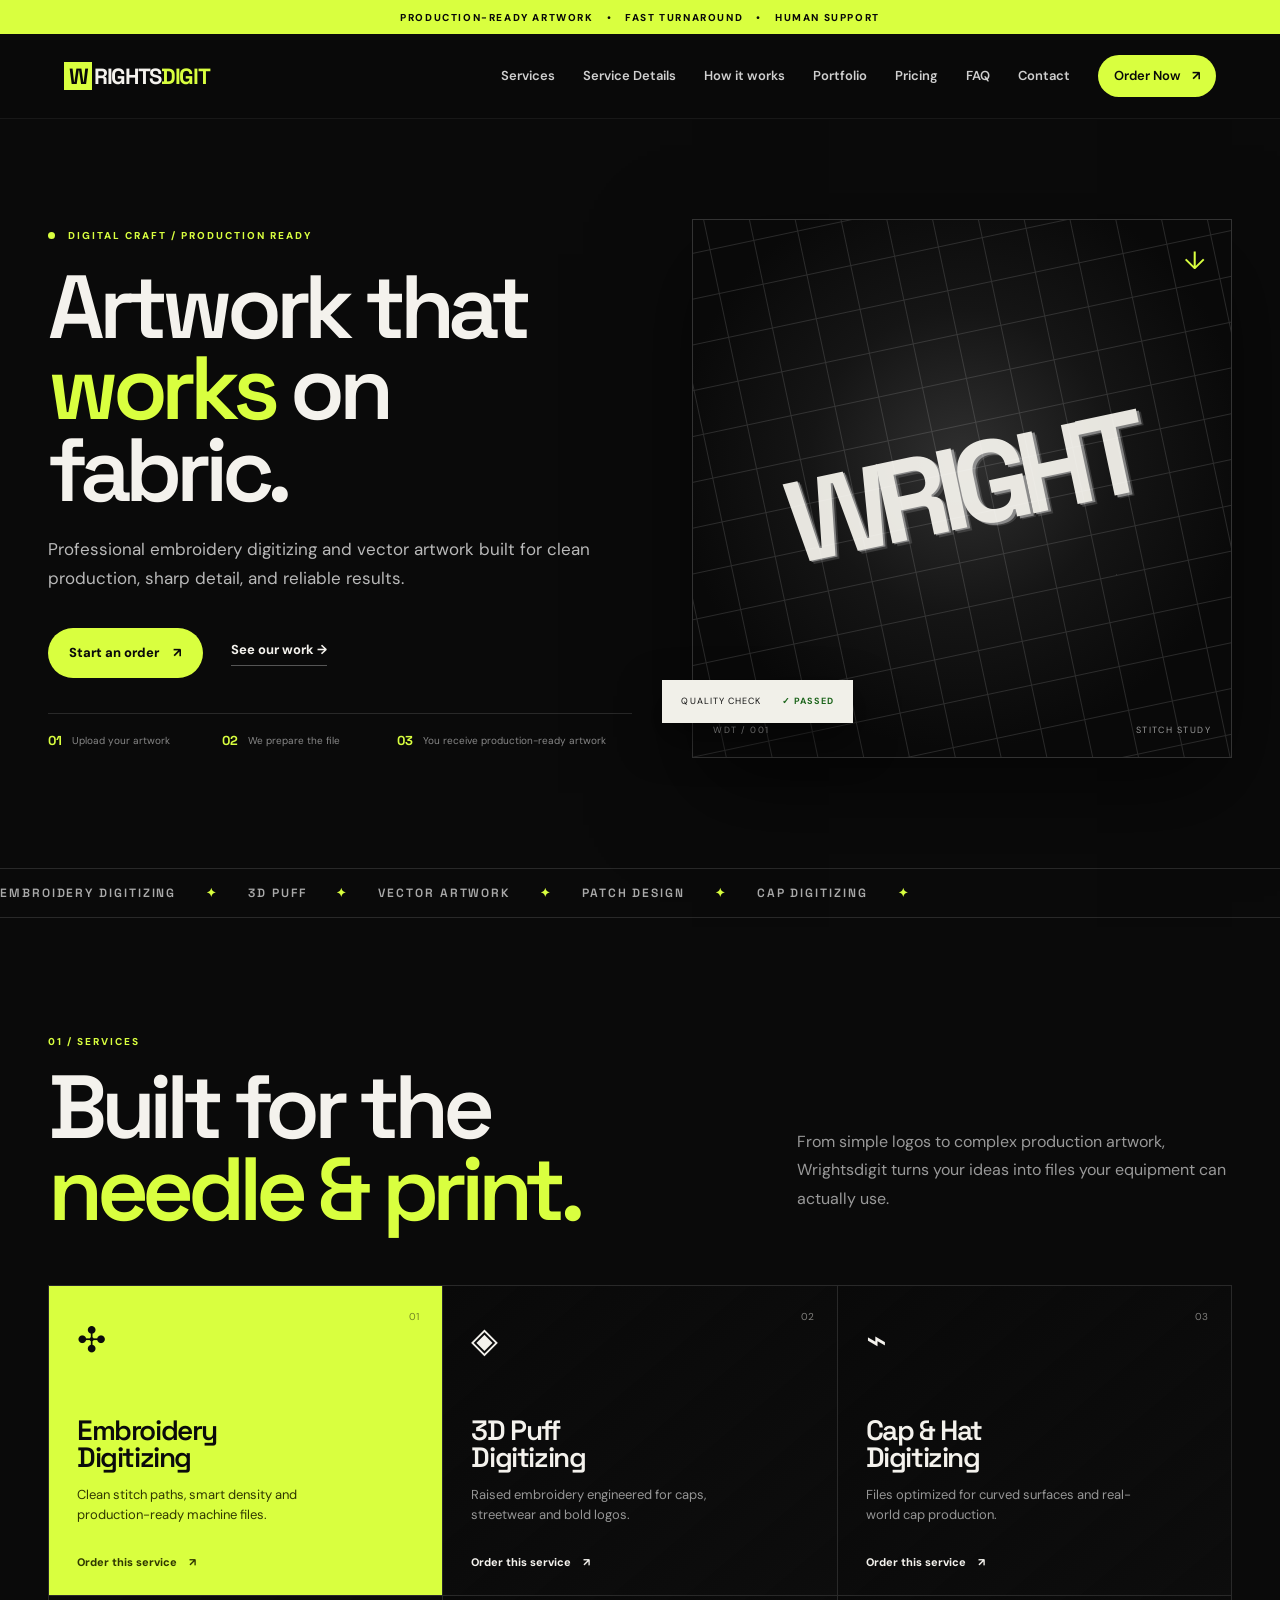
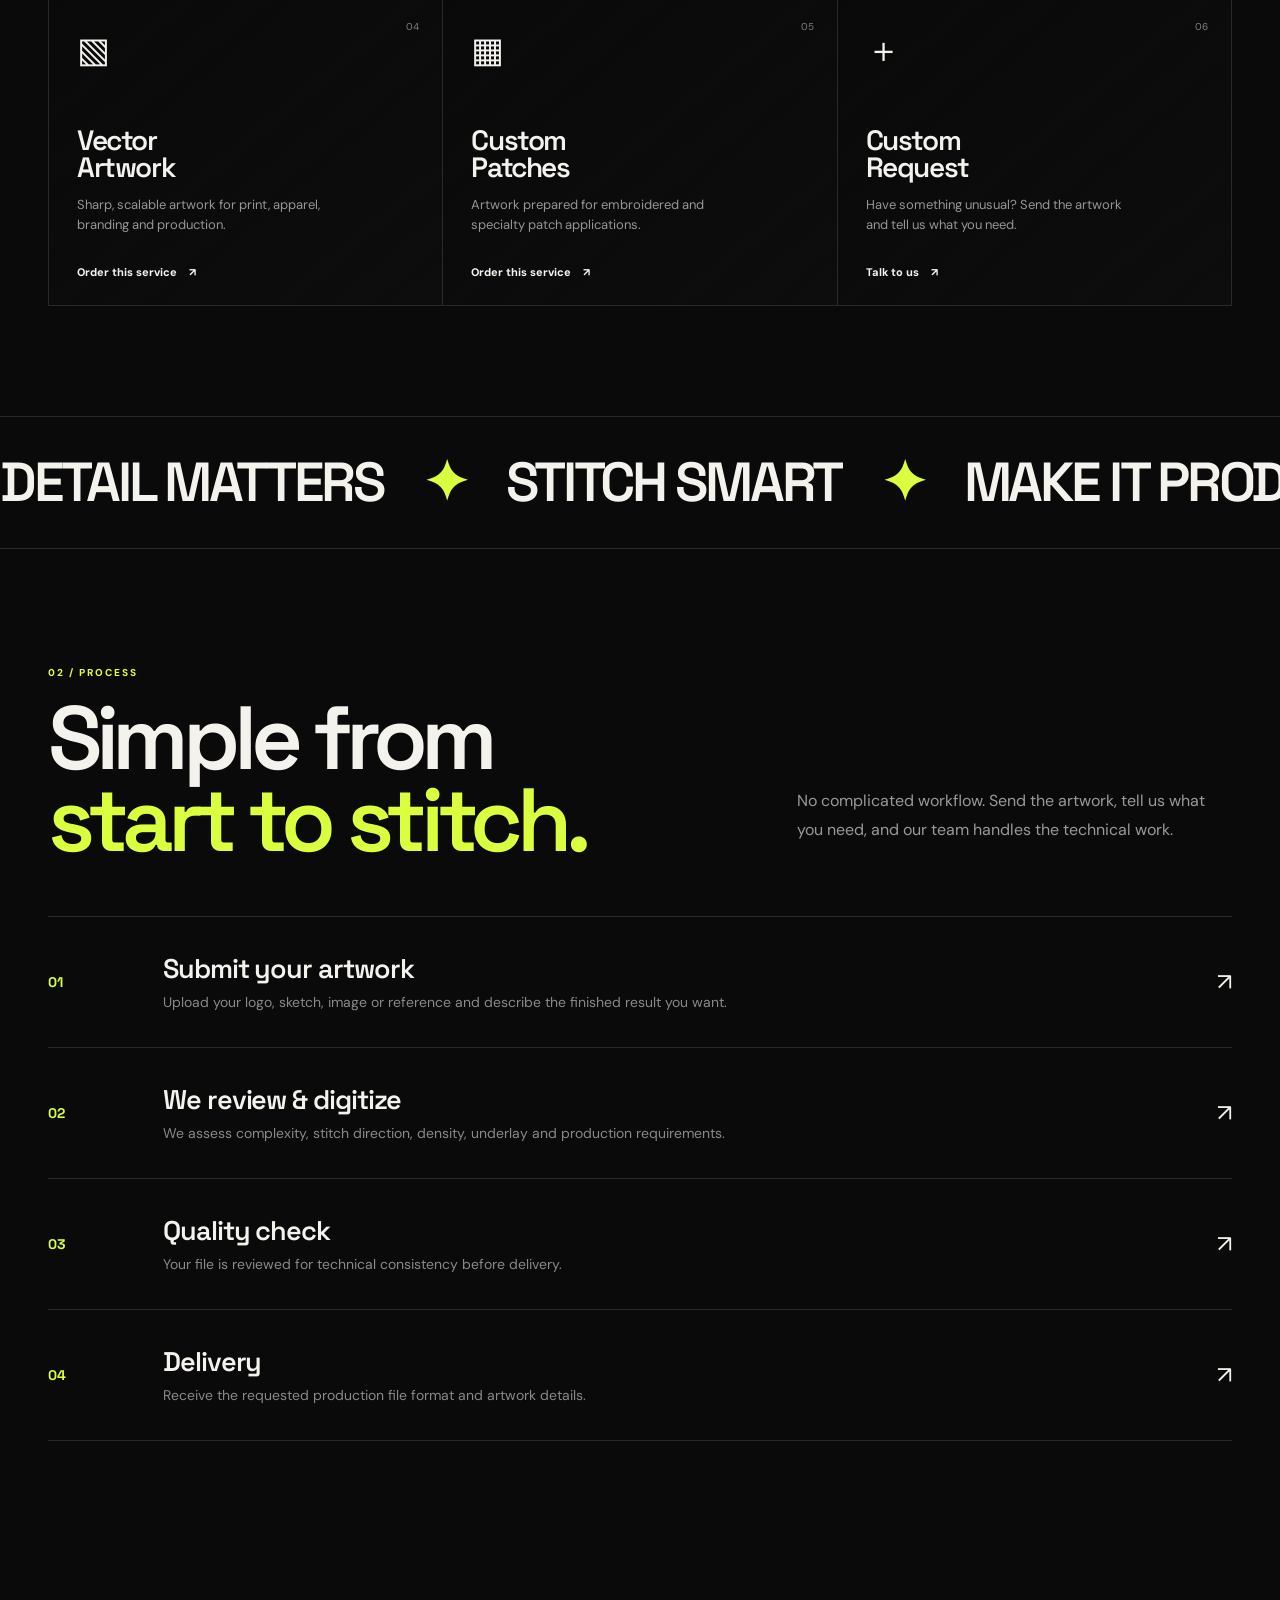
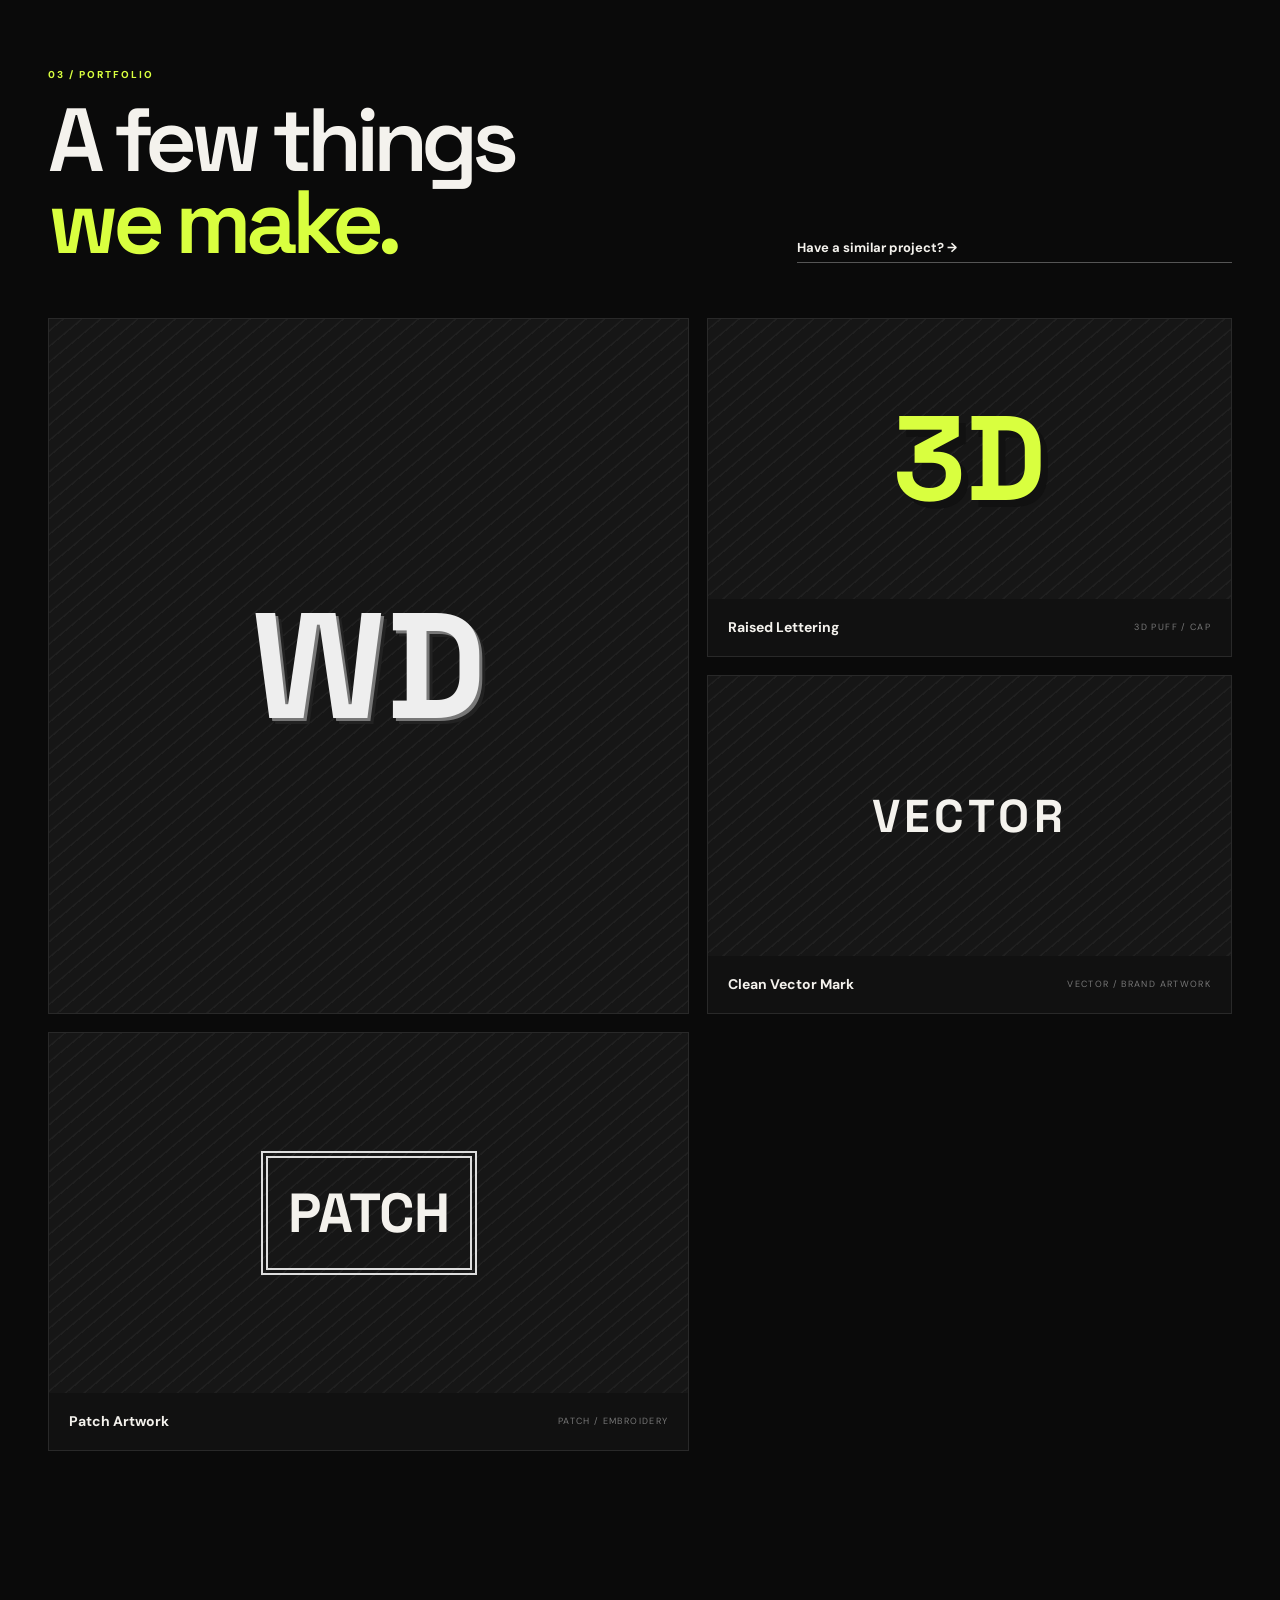
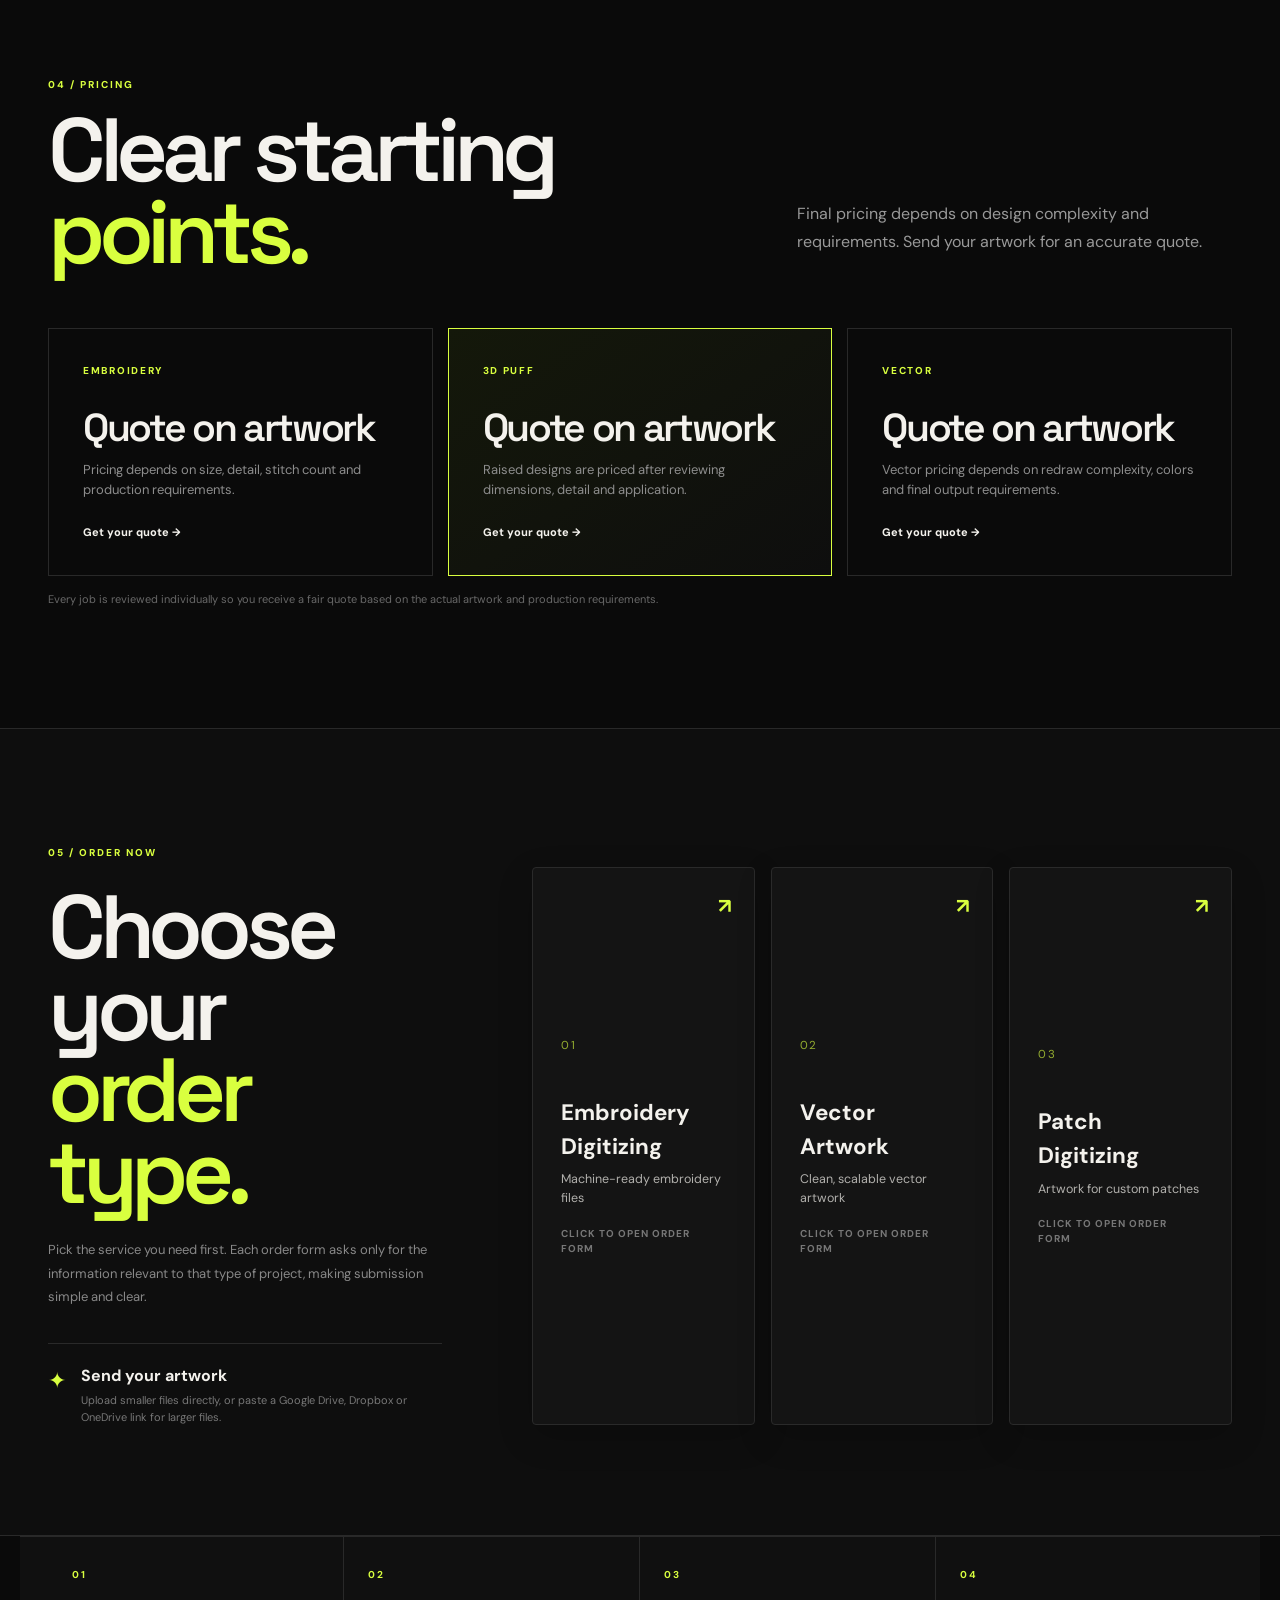
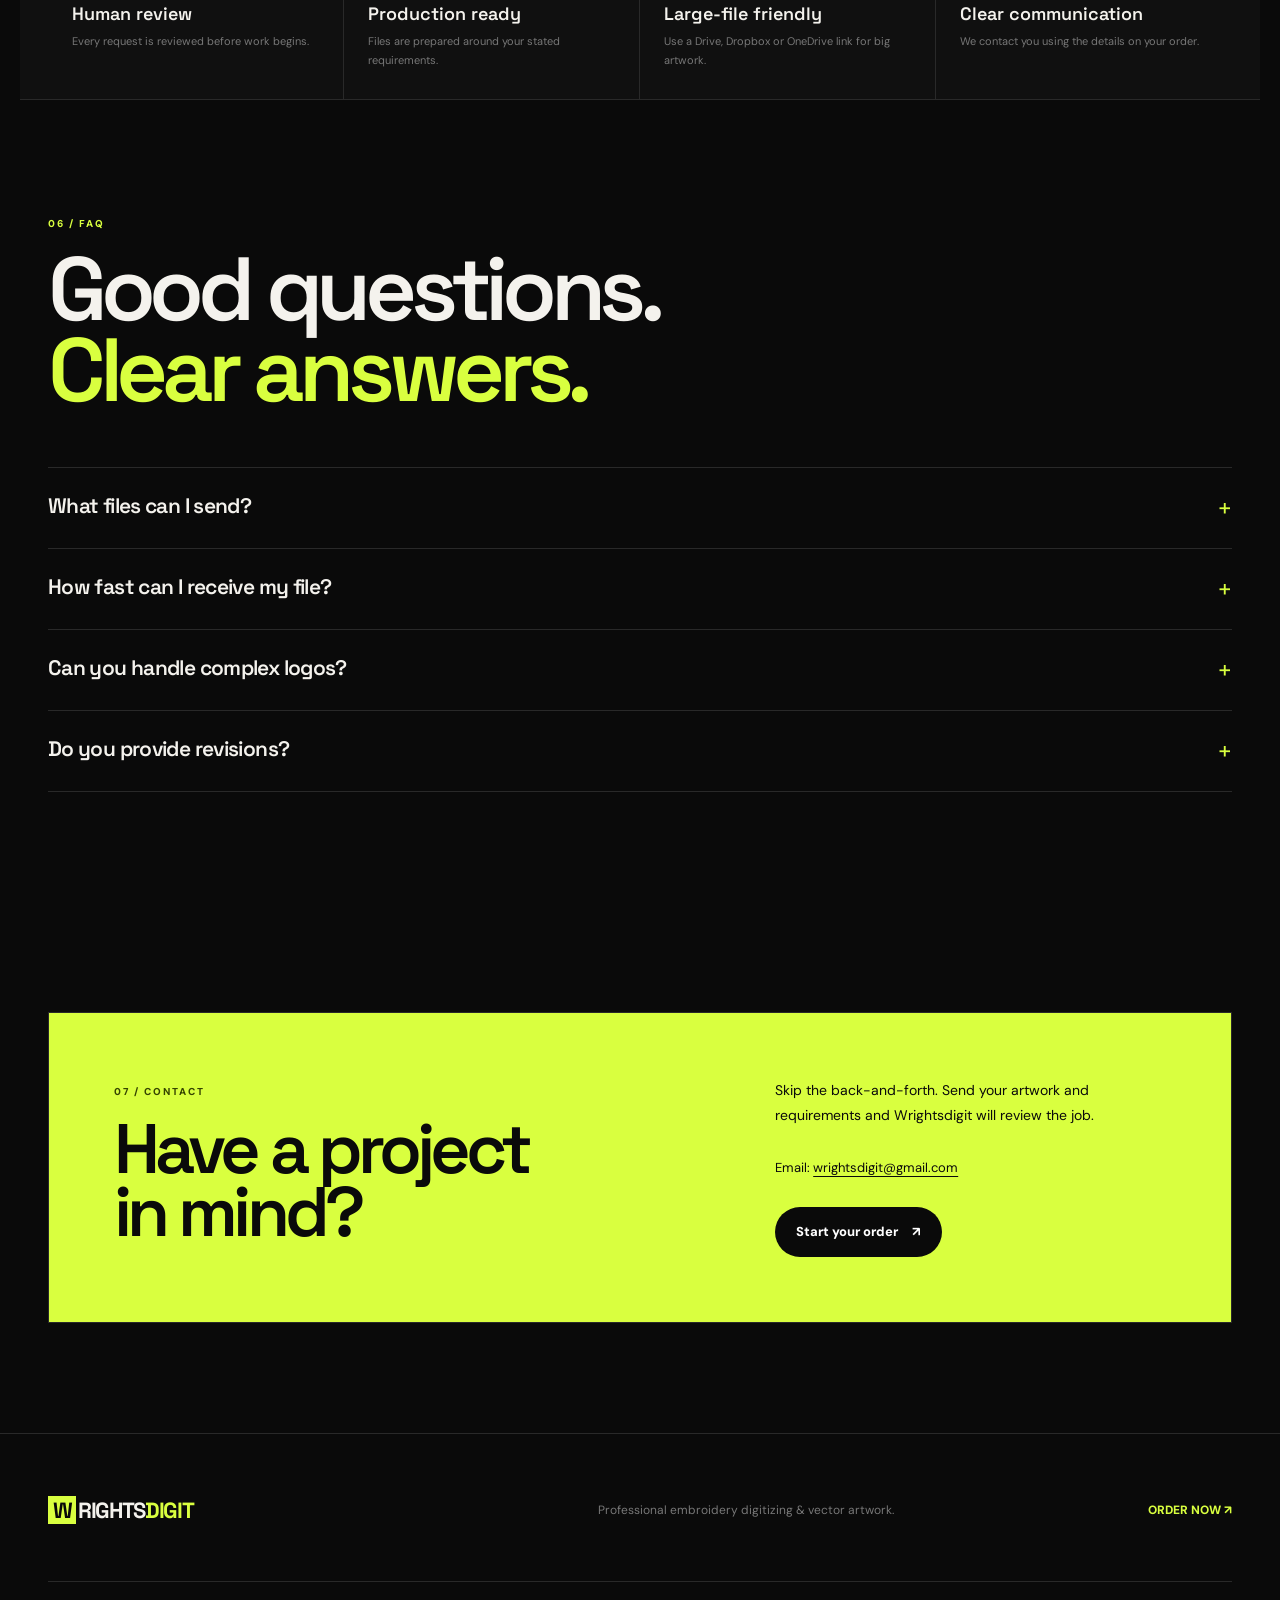
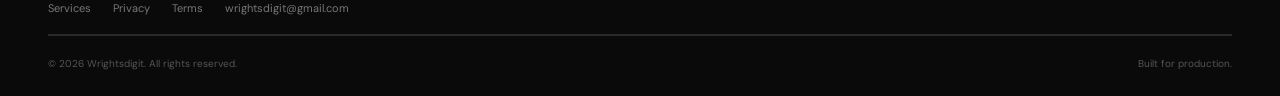
==== index.html @ 0cca4d06 "Add files via upload" ====
<!doctype html>
<html lang="en">
<head>
  <meta charset="utf-8">
  <meta name="viewport" content="width=device-width, initial-scale=1">
  <meta name="description" content="Wrightsdigit — professional embroidery digitizing, 3D puff, cap digitizing, patches and vector artwork services.">
  <title>Wrightsdigit | Embroidery Digitizing & Vector Artwork</title>
  <link rel="preconnect" href="https://fonts.googleapis.com">
  <link rel="preconnect" href="https://fonts.gstatic.com" crossorigin>
  <link href="https://fonts.googleapis.com/css2?family=DM+Sans:wght@400;500;600;700&family=Space+Grotesk:wght@500;600;700&display=swap" rel="stylesheet">
  <link rel="stylesheet" href="style.css">
  <link rel="icon" href="favicon.svg" type="image/svg+xml">
</head>
<body>
  <div class="announcement"><span>PRODUCTION-READY ARTWORK</span><span>•</span><span>FAST TURNAROUND</span><span>•</span><span>HUMAN SUPPORT</span></div>

  <header class="site-header" id="top">
    <a class="brand" href="#top" aria-label="Wrightsdigit home"><span>W</span>RIGHTS<span>DIGIT</span></a>
    <button class="menu-toggle" aria-label="Open menu" aria-expanded="false"><i></i><i></i><i></i></button>
    <nav class="nav" aria-label="Primary navigation">
      <a href="#services">Services</a>
      <a href="services.html">Service Details</a>
      <a href="#process">How it works</a>
      <a href="#portfolio">Portfolio</a>
      <a href="#pricing">Pricing</a>
      <a href="#faq">FAQ</a>
      <a href="#contact">Contact</a>
      <a class="nav-cta" href="#order">Order Now <b>↗</b></a>
    </nav>
  </header>

  <main>
    <section class="hero section-grid">
      <div class="hero-copy reveal">
        <div class="eyebrow"><span class="dot"></span> DIGITAL CRAFT / PRODUCTION READY</div>
        <h1>Artwork that<br><em>works</em> on fabric.</h1>
        <p>Professional embroidery digitizing and vector artwork built for clean production, sharp detail, and reliable results.</p>
        <div class="hero-actions">
          <a class="btn btn-primary" href="#order">Start an order <span>↗</span></a>
          <a class="text-link" href="#portfolio">See our work <span>→</span></a>
        </div>
        <div class="hero-proof"><strong>01</strong><span>Upload your artwork</span><strong>02</strong><span>We prepare the file</span><strong>03</strong><span>You receive production-ready artwork</span></div>
      </div>
      <div class="hero-art reveal">
        <div class="art-frame">
          <div class="thread-grid"></div>
          <div class="stitch-word">WRIGHT</div>
          <div class="art-label"><span>WDT / 001</span><span>STITCH STUDY</span></div>
          <div class="needle">↓</div>
        </div>
        <div class="floating-card"><span>QUALITY CHECK</span><strong>✓ PASSED</strong></div>
      </div>
    </section>

    <section class="ticker" aria-label="Services">
      <div>EMBROIDERY DIGITIZING <span>✦</span> 3D PUFF <span>✦</span> VECTOR ARTWORK <span>✦</span> PATCH DESIGN <span>✦</span> CAP DIGITIZING <span>✦</span> </div>
    </section>

    <section class="services section" id="services">
      <div class="section-head reveal"><div><span class="eyebrow">01 / SERVICES</span><h2>Built for the<br><em>needle & print.</em></h2></div><p>From simple logos to complex production artwork, Wrightsdigit turns your ideas into files your equipment can actually use.</p></div>
      <div class="service-grid">
        <article class="service-card featured reveal"><span class="service-no">01</span><div class="service-icon">✣</div><h3>Embroidery<br>Digitizing</h3><p>Clean stitch paths, smart density and production-ready machine files.</p><a href="#order" data-order-service="embroidery-order">Order this service <span>↗</span></a></article>
        <article class="service-card reveal"><span class="service-no">02</span><div class="service-icon">◈</div><h3>3D Puff<br>Digitizing</h3><p>Raised embroidery engineered for caps, streetwear and bold logos.</p><a href="#order" data-order-service="embroidery-order">Order this service <span>↗</span></a></article>
        <article class="service-card reveal"><span class="service-no">03</span><div class="service-icon">⌁</div><h3>Cap & Hat<br>Digitizing</h3><p>Files optimized for curved surfaces and real-world cap production.</p><a href="#order" data-order-service="embroidery-order">Order this service <span>↗</span></a></article>
        <article class="service-card reveal"><span class="service-no">04</span><div class="service-icon">▧</div><h3>Vector<br>Artwork</h3><p>Sharp, scalable artwork for print, apparel, branding and production.</p><a href="#order" data-order-service="vector-order">Order this service <span>↗</span></a></article>
        <article class="service-card reveal"><span class="service-no">05</span><div class="service-icon">▦</div><h3>Custom<br>Patches</h3><p>Artwork prepared for embroidered and specialty patch applications.</p><a href="#order" data-order-service="patch-order">Order this service <span>↗</span></a></article>
        <article class="service-card reveal"><span class="service-no">06</span><div class="service-icon">＋</div><h3>Custom<br>Request</h3><p>Have something unusual? Send the artwork and tell us what you need.</p><a href="#order" data-order-service="embroidery-order">Talk to us <span>↗</span></a></article>
      </div>
    </section>

    <section class="marquee-section"><div class="marquee"><span>DETAIL MATTERS</span><span>✦</span><span>STITCH SMART</span><span>✦</span><span>MAKE IT PRODUCTION READY</span><span>✦</span></div></section>

    <section class="process section" id="process">
      <div class="section-head reveal"><div><span class="eyebrow">02 / PROCESS</span><h2>Simple from<br><em>start to stitch.</em></h2></div><p>No complicated workflow. Send the artwork, tell us what you need, and our team handles the technical work.</p></div>
      <div class="process-list">
        <div class="process-row reveal"><span>01</span><div><h3>Submit your artwork</h3><p>Upload your logo, sketch, image or reference and describe the finished result you want.</p></div><b>↗</b></div>
        <div class="process-row reveal"><span>02</span><div><h3>We review & digitize</h3><p>We assess complexity, stitch direction, density, underlay and production requirements.</p></div><b>↗</b></div>
        <div class="process-row reveal"><span>03</span><div><h3>Quality check</h3><p>Your file is reviewed for technical consistency before delivery.</p></div><b>↗</b></div>
        <div class="process-row reveal"><span>04</span><div><h3>Delivery</h3><p>Receive the requested production file format and artwork details.</p></div><b>↗</b></div>
      </div>
    </section>

    <section class="portfolio section" id="portfolio">
      <div class="section-head reveal"><div><span class="eyebrow">03 / PORTFOLIO</span><h2>A few things<br><em>we make.</em></h2></div><a class="text-link" href="#order">Have a similar project? →</a></div>
      <div class="portfolio-grid">
        <article class="work work-a reveal"><div class="work-visual"><span class="sample-stitch">WD</span></div><div><strong>Monogram Study</strong><small>EMBROIDERY / LEFT CHEST</small></div></article>
        <article class="work work-b reveal"><div class="work-visual"><span class="sample-puff">3D</span></div><div><strong>Raised Lettering</strong><small>3D PUFF / CAP</small></div></article>
        <article class="work work-c reveal"><div class="work-visual"><span class="sample-vector">VECTOR</span></div><div><strong>Clean Vector Mark</strong><small>VECTOR / BRAND ARTWORK</small></div></article>
        <article class="work work-d reveal"><div class="work-visual"><span class="sample-patch">PATCH</span></div><div><strong>Patch Artwork</strong><small>PATCH / EMBROIDERY</small></div></article>
      </div>
    </section>

    <section class="pricing section" id="pricing">
      <div class="section-head reveal"><div><span class="eyebrow">04 / PRICING</span><h2>Clear starting<br><em>points.</em></h2></div><p>Final pricing depends on design complexity and requirements. Send your artwork for an accurate quote.</p></div>
      <div class="price-grid">
        <div class="price-card reveal"><span>EMBROIDERY</span><strong>Quote on artwork</strong><p>Pricing depends on size, detail, stitch count and production requirements.</p><a href="#pricing" data-quote-service="embroidery-order">Get your quote →</a></div>
        <div class="price-card featured-price reveal"><span>3D PUFF</span><strong>Quote on artwork</strong><p>Raised designs are priced after reviewing dimensions, detail and application.</p><a href="#pricing" data-quote-service="embroidery-order">Get your quote →</a></div>
        <div class="price-card reveal"><span>VECTOR</span><strong>Quote on artwork</strong><p>Vector pricing depends on redraw complexity, colors and final output requirements.</p><a href="#pricing" data-quote-service="vector-order">Get your quote →</a></div>
      </div>
      <p class="pricing-note">Every job is reviewed individually so you receive a fair quote based on the actual artwork and production requirements.</p>
    </section>

    <section class="order section" id="order">
      <div class="order-intro reveal">
        <span class="eyebrow">05 / ORDER NOW</span>
        <h2>Choose your<br><em>order type.</em></h2>
        <p>Pick the service you need first. Each order form asks only for the information relevant to that type of project, making submission simple and clear.</p>
        <div class="order-note"><span>✦</span><div><strong>Send your artwork</strong><small>Upload smaller files directly, or paste a Google Drive, Dropbox or OneDrive link for larger files.</small></div></div>
      </div>

      <div class="order-types reveal" aria-label="Choose order type">
        <button class="order-type" type="button" data-order-target="embroidery-order"><span>01</span><strong>Embroidery Digitizing</strong><small>Machine-ready embroidery files</small><b>↗</b></button>
        <button class="order-type" type="button" data-order-target="vector-order"><span>02</span><strong>Vector Artwork</strong><small>Clean, scalable vector artwork</small><b>↗</b></button>
        <button class="order-type" type="button" data-order-target="patch-order"><span>03</span><strong>Patch Digitizing</strong><small>Artwork for custom patches</small><b>↗</b></button>
      </div>

      <div class="order-modal" id="order-modal" aria-hidden="true">
        <div class="order-modal-backdrop" data-close-order></div>
        <div class="order-modal-dialog" role="dialog" aria-modal="true" aria-labelledby="order-modal-title">
          <button class="order-modal-close" type="button" aria-label="Close order form" data-close-order>×</button>
          <div class="order-modal-content">

        <div class="order-panel active" id="embroidery-order">
          <div class="panel-heading"><span class="eyebrow">01 / EMBROIDERY</span><h3>Embroidery Digitizing Order</h3><p>Tell us about the garment, design size, placement and machine file you need.</p></div>
          <form class="order-form order-provider-form" action="https://formsubmit.co/ajax/wrightsdigit@gmail.com" method="POST" enctype="multipart/form-data" data-order-name="Embroidery Digitizing">
            <input type="text" name="_formsubmit_id" class="honeypot" tabindex="-1" autocomplete="off">
            <input type="hidden" name="_subject" value="New Wrightsdigit Embroidery Digitizing Order">
            <input type="hidden" name="_template" value="table">
            <input type="hidden" name="order_type" value="Embroidery Digitizing">
            <div class="form-row"><label>Order name *<input required name="order_name" type="text" placeholder="e.g. ABC Logo - Left Chest"></label><label>Full name *<input required name="name" type="text" placeholder="Your name"></label></div>
            <div class="form-row"><label>Email *<input required name="email" type="email" placeholder="you@example.com"></label><label>Phone number *<input required name="phone" type="tel" placeholder="+1 000 000 0000"></label></div>
            <div class="form-row"><label>Company / Brand<input name="company" type="text" placeholder="Optional"></label><label>Garment / product<select name="garment"><option value="">Select one</option><option>Cap / Hat</option><option>T-Shirt</option><option>Polo</option><option>Jacket</option><option>Hoodie</option><option>Bag</option><option>Other</option></select></label></div>
            <div class="form-row"><label>Design width<input name="width" type="text" placeholder="e.g. 4 inches"></label><label>Design height<input name="height" type="text" placeholder="e.g. 3 inches"></label></div>
            <div class="form-row"><label>Placement<select name="placement"><option value="">Select placement</option><option>Left Chest</option><option>Center Chest</option><option>Cap Front</option><option>Cap Side</option><option>Jacket Back</option><option>Sleeve</option><option>Bag</option><option>Other</option></select></label><label>Digitizing type<select name="digitizing_type"><option value="">Select one</option><option>Standard Flat Embroidery</option><option>3D Puff</option><option>Appliqué</option><option>Embroidery + 3D Puff</option><option>Lettering / Monogram</option><option>Other / Advise me</option></select></label></div>
            <div class="form-row"><label>Required file format<select name="format"><option value="">Select format</option><option>DST</option><option>PES</option><option>JEF</option><option>EXP</option><option>VP3</option><option>XXX</option><option>EMB</option><option>Other / Advise me</option></select></label><label>Stitch / detail preference<select name="stitch_preference"><option value="">Select one</option><option>Best production judgment</option><option>Maximum detail</option><option>Clean & simple</option><option>Match existing sample</option></select></label></div>
            <div class="form-row"><label>Thread / color count<input name="color_count" type="text" placeholder="e.g. 6 colors / Pantone if known"></label><label>Fabric / material<input name="fabric" type="text" placeholder="e.g. cotton, twill, denim, fleece"></label></div>
            <div class="form-row"><label>Backing / underlay preference<select name="backing"><option value="">Select one</option><option>No preference</option><option>Standard production recommendation</option><option>Cut-away</option><option>Tear-away</option><option>Water-soluble / topping</option></select></label><label>Quantity<input name="quantity" type="number" min="1" placeholder="e.g. 25"></label></div>
            <div class="form-row"><label>Turnaround<select name="turnaround"><option value="">Select one</option><option>Standard</option><option>Rush</option><option>Urgent — contact me</option></select></label><label>Deadline<input name="deadline" type="date"></label></div>
            <label>Embroidery requirements<textarea required name="message" rows="5" placeholder="Tell us about thread colors, fabric, stitch direction, density, underlay, special stitch requirements, exact size, quantity or anything else we should know."></textarea></label>
            <label class="file-label">Artwork / reference files<input name="attachment" type="file" accept=".ai,.eps,.pdf,.png,.jpg,.jpeg,.svg,.dst,.pes,.jef,.exp,.vp3" multiple><span>Choose files or drag them here</span></label>
            <div class="cloud-files">
              <div class="cloud-heading"><strong>Large files? Use a cloud link instead.</strong><span>Files over 10 MB should be uploaded to Google Drive, Dropbox or OneDrive.</span></div>
              <div class="form-row"><label>Cloud storage<select name="cloud_provider"><option value="">No cloud link</option><option>Google Drive</option><option>Dropbox</option><option>OneDrive</option><option>Other</option></select></label><label>Artwork download link<input name="cloud_link" type="url" placeholder="https://drive.google.com/..." autocomplete="url"></label></div>
            </div>
            <label class="check"><input required type="checkbox" name="terms" value="yes"><span>I confirm that the uploaded artwork belongs to me or I have permission to use it.</span></label>
            <button class="btn btn-primary submit-btn" type="submit">Submit embroidery order <span>↗</span></button><p class="form-status" role="status" aria-live="polite"></p><small class="form-privacy">Your order details are sent securely to Wrightsdigit for review. We only use your information to process your request.</small>
          </form>
        </div>

        <div class="order-panel" id="vector-order">
          <div class="panel-heading"><span class="eyebrow">02 / VECTOR</span><h3>Vector Artwork Order</h3><p>Request a clean, scalable vector file for printing, branding, apparel or production.</p></div>
          <form class="order-form order-provider-form" action="https://formsubmit.co/ajax/wrightsdigit@gmail.com" method="POST" enctype="multipart/form-data" data-order-name="Vector Artwork">
            <input type="text" name="_formsubmit_id" class="honeypot" tabindex="-1" autocomplete="off">
            <input type="hidden" name="_subject" value="New Wrightsdigit Vector Artwork Order">
            <input type="hidden" name="_template" value="table">
            <input type="hidden" name="order_type" value="Vector Artwork">
            <div class="form-row"><label>Order name *<input required name="order_name" type="text" placeholder="e.g. ABC Logo Vectorization"></label><label>Full name *<input required name="name" type="text" placeholder="Your name"></label></div>
            <div class="form-row"><label>Email *<input required name="email" type="email" placeholder="you@example.com"></label><label>Phone number *<input required name="phone" type="tel" placeholder="+1 000 000 0000"></label></div>
            <div class="form-row"><label>Company / Brand<input name="company" type="text" placeholder="Optional"></label><label>Artwork type<select name="artwork_type"><option value="">Select one</option><option>Logo Vectorization</option><option>Raster to Vector</option><option>Photo to Vector</option><option>Redraw / Recreate</option><option>Color Separation</option><option>Print-ready Artwork</option><option>Other</option></select></label></div>
            <div class="form-row"><label>Preferred output<select name="format"><option value="">Select format</option><option>AI</option><option>EPS</option><option>SVG</option><option>PDF</option><option>CDR</option><option>PNG</option><option>Multiple formats</option><option>Other / Advise me</option></select></label><label>Color mode<select name="color_mode"><option value="">Select one</option><option>RGB</option><option>CMYK</option><option>Black & White</option><option>Spot / Pantone colors</option><option>Not sure — advise me</option></select></label></div>
            <div class="form-row"><label>Final width<input name="width" type="text" placeholder="e.g. 8 inches / 200 mm"></label><label>Final height<input name="height" type="text" placeholder="e.g. 4 inches / 100 mm"></label></div>
            <div class="form-row"><label>Background treatment<select name="background"><option value="">Select one</option><option>Keep background</option><option>Remove background</option><option>Transparent background</option><option>Recreate background</option><option>Not sure</option></select></label><label>Turnaround<select name="turnaround"><option value="">Select one</option><option>Standard</option><option>Rush</option><option>Urgent — contact me</option></select></label></div>
            <div class="form-row"><label>Deadline<input name="deadline" type="date"></label><label>Quantity<input name="quantity" type="number" min="1" placeholder="e.g. 100"></label></div>
            <label>Vector artwork requirements<textarea required name="message" rows="5" placeholder="Tell us about colors, dimensions, background removal, text recreation, fonts, print requirements, references or any other details."></textarea></label>
            <label class="file-label">Original artwork / reference files<input name="attachment" type="file" accept=".ai,.eps,.pdf,.png,.jpg,.jpeg,.svg,.cdr" multiple><span>Choose files or drag them here</span></label>
            <div class="cloud-files">
              <div class="cloud-heading"><strong>Large files? Use a cloud link instead.</strong><span>Files over 10 MB should be uploaded to Google Drive, Dropbox or OneDrive.</span></div>
              <div class="form-row"><label>Cloud storage<select name="cloud_provider"><option value="">No cloud link</option><option>Google Drive</option><option>Dropbox</option><option>OneDrive</option><option>Other</option></select></label><label>Artwork download link<input name="cloud_link" type="url" placeholder="https://drive.google.com/..." autocomplete="url"></label></div>
            </div>
            <label class="check"><input required type="checkbox" name="terms" value="yes"><span>I confirm that the uploaded artwork belongs to me or I have permission to use it.</span></label>
            <button class="btn btn-primary submit-btn" type="submit">Submit vector order <span>↗</span></button><p class="form-status" role="status" aria-live="polite"></p><small class="form-privacy">Your order details are sent securely to Wrightsdigit for review. We only use your information to process your request.</small>
          </form>
        </div>

        <div class="order-panel" id="patch-order">
          <div class="panel-heading"><span class="eyebrow">03 / PATCHES</span><h3>Patch Digitizing Order</h3><p>Give us the patch dimensions, shape and production requirements so the artwork can be prepared correctly.</p></div>
          <form class="order-form order-provider-form" action="https://formsubmit.co/ajax/wrightsdigit@gmail.com" method="POST" enctype="multipart/form-data" data-order-name="Patch Digitizing">
            <input type="text" name="_formsubmit_id" class="honeypot" tabindex="-1" autocomplete="off">
            <input type="hidden" name="_subject" value="New Wrightsdigit Patch Digitizing Order">
            <input type="hidden" name="_template" value="table">
            <input type="hidden" name="order_type" value="Patch Digitizing">
            <div class="form-row"><label>Order name *<input required name="order_name" type="text" placeholder="e.g. Motorcycle Club Patch"></label><label>Full name *<input required name="name" type="text" placeholder="Your name"></label></div>
            <div class="form-row"><label>Email *<input required name="email" type="email" placeholder="you@example.com"></label><label>Phone number *<input required name="phone" type="tel" placeholder="+1 000 000 0000"></label></div>
            <div class="form-row"><label>Company / Brand<input name="company" type="text" placeholder="Optional"></label><label>Patch type<select name="patch_type"><option value="">Select one</option><option>Embroidered Patch</option><option>Chenille Patch</option><option>PVC Patch Artwork</option><option>Leather Patch Artwork</option><option>Woven Patch</option><option>Other</option></select></label></div>
            <div class="form-row"><label>Patch width<input name="width" type="text" placeholder="e.g. 4 inches"></label><label>Patch height<input name="height" type="text" placeholder="e.g. 4 inches"></label></div>
            <div class="form-row"><label>Patch shape<select name="shape"><option value="">Select shape</option><option>Circle</option><option>Rectangle</option><option>Shield</option><option>Oval</option><option>Custom Shape</option></select></label><label>Border style<select name="border_style"><option value="">Select one</option><option>Merrowed / overlock</option><option>Laser cut</option><option>Embroidered border</option><option>No preference</option></select></label></div>
            <div class="form-row"><label>Patch backing<select name="backing"><option value="">Select one</option><option>Sew-on</option><option>Iron-on</option><option>Hook &amp; loop / Velcro</option><option>Adhesive</option><option>No preference</option></select></label><label>Patch material<select name="material"><option value="">Select one</option><option>Embroidered</option><option>Woven</option><option>Chenille</option><option>PVC</option><option>Leather</option><option>Not sure — advise me</option></select></label></div>
            <div class="form-row"><label>Thread / color count<input name="color_count" type="text" placeholder="e.g. 5 colors / Pantone if known"></label><label>Quantity<input name="quantity" type="number" min="1" placeholder="e.g. 50"></label></div>
            <div class="form-row"><label>Required file format<select name="format"><option value="">Select format</option><option>DST</option><option>PES</option><option>AI</option><option>EPS</option><option>SVG</option><option>PDF</option><option>Other / Advise me</option></select></label><label>Turnaround<select name="turnaround"><option value="">Select one</option><option>Standard</option><option>Rush</option><option>Urgent — contact me</option></select></label></div>
            <label>Patch requirements<textarea required name="message" rows="5" placeholder="Tell us about border style, thread colors, backing, lettering, exact dimensions, shape, quantity and any special patch requirements."></textarea></label>
            <label class="file-label">Artwork / reference files<input name="attachment" type="file" accept=".ai,.eps,.pdf,.png,.jpg,.jpeg,.svg,.dst,.pes" multiple><span>Choose files or drag them here</span></label>
            <div class="cloud-files">
              <div class="cloud-heading"><strong>Large files? Use a cloud link instead.</strong><span>Files over 10 MB should be uploaded to Google Drive, Dropbox or OneDrive.</span></div>
              <div class="form-row"><label>Cloud storage<select name="cloud_provider"><option value="">No cloud link</option><option>Google Drive</option><option>Dropbox</option><option>OneDrive</option><option>Other</option></select></label><label>Artwork download link<input name="cloud_link" type="url" placeholder="https://drive.google.com/..." autocomplete="url"></label></div>
            </div>
            <label class="check"><input required type="checkbox" name="terms" value="yes"><span>I confirm that the uploaded artwork belongs to me or I have permission to use it.</span></label>
            <button class="btn btn-primary submit-btn" type="submit">Submit patch order <span>↗</span></button><p class="form-status" role="status" aria-live="polite"></p><small class="form-privacy">Your order details are sent securely to Wrightsdigit for review. We only use your information to process your request.</small>
          </form>
          </div>
        </div>
      </div>
      </div>
    </section>

    <section class="trust-strip section" aria-label="Order reassurance">
      <div class="trust-item"><strong>01</strong><span>Human review</span><small>Every request is reviewed before work begins.</small></div>
      <div class="trust-item"><strong>02</strong><span>Production ready</span><small>Files are prepared around your stated requirements.</small></div>
      <div class="trust-item"><strong>03</strong><span>Large-file friendly</span><small>Use a Drive, Dropbox or OneDrive link for big artwork.</small></div>
      <div class="trust-item"><strong>04</strong><span>Clear communication</span><small>We contact you using the details on your order.</small></div>
    </section>

    <div class="quote-modal" id="quote-modal" aria-hidden="true">
      <div class="quote-modal-backdrop" data-close-quote></div>
      <div class="quote-modal-dialog" role="dialog" aria-modal="true" aria-labelledby="quote-modal-title">
        <button class="quote-modal-close" type="button" aria-label="Close quote form" data-close-quote>×</button>
        <div class="quote-modal-content" id="quote-modal-content"></div>
      </div>
    </div>

    <section class="faq section" id="faq">
      <div class="section-head reveal"><div><span class="eyebrow">06 / FAQ</span><h2>Good questions.<br><em>Clear answers.</em></h2></div></div>
      <div class="faq-list">
        <details class="reveal"><summary>What files can I send? <span>+</span></summary><p>AI, EPS, PDF, PNG and JPG are good starting formats. Existing embroidery files can also be supplied when relevant. For files over 10 MB, use a Google Drive, Dropbox or OneDrive link.</p></details>
        <details class="reveal"><summary>How fast can I receive my file? <span>+</span></summary><p>Turnaround depends on complexity and current workload. Your order review can confirm the expected delivery time.</p></details>
        <details class="reveal"><summary>Can you handle complex logos? <span>+</span></summary><p>Yes. Send the artwork and describe the intended garment or product. We can assess the design before quoting.</p></details>
        <details class="reveal"><summary>Do you provide revisions? <span>+</span></summary><p>Revision terms can be set in your final Wrightsdigit policy. The site is structured so this can be communicated clearly to customers.</p></details>
      </div>
    </section>

    <section class="contact section" id="contact"><div class="contact-box reveal"><div><span class="eyebrow">07 / CONTACT</span><h2>Have a project<br>in mind?</h2></div><div class="contact-right"><p>Skip the back-and-forth. Send your artwork and requirements and Wrightsdigit will review the job.</p><p class="contact-email">Email: <a href="mailto:wrightsdigit@gmail.com">wrightsdigit@gmail.com</a></p><a class="btn btn-primary" href="#order">Start your order <span>↗</span></a></div></div></section>
  </main>

  <footer class="footer"><div class="footer-main"><a class="brand" href="#top"><span>W</span>RIGHTS<span>DIGIT</span></a><p>Professional embroidery digitizing & vector artwork.</p><a class="footer-order" href="#order">ORDER NOW ↗</a></div><div class="footer-links"><a href="services.html">Services</a><a href="privacy.html">Privacy</a><a href="terms.html">Terms</a><a href="mailto:wrightsdigit@gmail.com">wrightsdigit@gmail.com</a></div><div class="footer-bottom"><span>© 2026 Wrightsdigit. All rights reserved.</span><span>Built for production.</span></div></footer>
  <div class="success-popup" id="success-popup" aria-hidden="true" role="status" aria-live="polite">
      <div class="success-popup-card">
        <button class="success-popup-close" type="button" aria-label="Close" data-close-success>×</button>
        <div class="success-check" aria-hidden="true">✓</div>
        <div><strong>Order submitted successfully!</strong><span>Your order has been sent to Wrightsdigit. We’ll contact you shortly.</span></div>
      </div>
    </div>
    <script src="script.js"></script>
</body>
</html>
---- style.css ----
:root{--bg:#0a0a0a;--panel:#111111;--line:#292929;--muted:#a5a5a5;--text:#f4f2ed;--accent:#d9ff3f;--accent-dark:#182000;--max:1240px;--radius:20px}
*{box-sizing:border-box}html{scroll-behavior:smooth}body{margin:0;background:var(--bg);color:var(--text);font-family:'DM Sans',sans-serif;line-height:1.5}a{color:inherit;text-decoration:none}button,input,select,textarea{font:inherit}button{cursor:pointer}.announcement{height:34px;background:var(--accent);color:#090909;display:flex;justify-content:center;align-items:center;gap:13px;font-size:10px;font-weight:800;letter-spacing:.16em}.site-header{position:sticky;top:0;z-index:20;display:flex;align-items:center;justify-content:space-between;max-width:1400px;margin:auto;padding:21px 5vw;background:rgba(10,10,10,.88);backdrop-filter:blur(14px);border-bottom:1px solid rgba(255,255,255,.06)}.brand{font:700 22px/1 'Space Grotesk';letter-spacing:-.06em}.brand span:first-child{display:inline-grid;place-items:center;background:var(--accent);color:#080808;width:28px;height:28px;margin-right:2px}.brand span:last-child{color:var(--accent)}.nav{display:flex;align-items:center;gap:28px;font-size:13px;font-weight:600}.nav a{color:#cfcfcf;transition:.2s}.nav a:hover{color:#fff}.nav .nav-cta{color:#090909;background:var(--accent);padding:11px 16px;border-radius:999px}.nav-cta b{margin-left:8px}.menu-toggle{display:none;background:none;border:0}.menu-toggle i{display:block;width:24px;height:2px;background:#fff;margin:5px}.section-grid,.section{max-width:var(--max);margin:auto;padding:110px 28px}.hero{display:grid;grid-template-columns:1.04fr .96fr;gap:60px;min-height:720px;align-items:center;padding-top:100px}.eyebrow{font-size:10px;letter-spacing:.2em;font-weight:800;color:var(--accent)}.dot{display:inline-block;width:7px;height:7px;border-radius:50%;background:var(--accent);margin-right:9px}.hero h1,.section h2{font:600 clamp(52px,7vw,94px)/.91 'Space Grotesk';letter-spacing:-.07em;margin:24px 0}.hero h1 em,.section h2 em{font-style:normal;color:var(--accent)}.hero-copy>p{max-width:560px;color:#b9b9b9;font-size:17px;line-height:1.7}.hero-actions{display:flex;align-items:center;gap:28px;margin:35px 0}.btn{display:inline-flex;justify-content:center;align-items:center;gap:14px;border:0;border-radius:999px;padding:15px 21px;font-weight:800;font-size:13px}.btn-primary{background:var(--accent);color:#0a0a0a}.btn-primary:hover{filter:brightness(1.08);transform:translateY(-1px)}.text-link{font-weight:700;font-size:13px;border-bottom:1px solid #555;padding-bottom:5px}.hero-proof{display:grid;grid-template-columns:auto 1fr auto 1fr auto 1.5fr;gap:10px;max-width:640px;border-top:1px solid var(--line);padding-top:18px;font-size:10px;color:#888;align-items:center}.hero-proof strong{color:var(--accent);font:700 13px 'Space Grotesk'}.hero-art{position:relative}.art-frame{aspect-ratio:1/1;position:relative;overflow:hidden;border:1px solid #333;background:radial-gradient(circle at 50% 45%,#303030 0,#151515 38%,#090909 72%);box-shadow:0 35px 90px rgba(0,0,0,.5)}.thread-grid{position:absolute;inset:0;opacity:.13;background-image:linear-gradient(#fff 1px,transparent 1px),linear-gradient(90deg,#fff 1px,transparent 1px);background-size:32px 32px;transform:rotate(-12deg) scale(1.4)}.stitch-word{position:absolute;left:50%;top:50%;transform:translate(-50%,-50%) rotate(-12deg);font:700 clamp(65px,9vw,120px)/1 'Space Grotesk';letter-spacing:-.1em;color:#e5e3dc;text-shadow:2px 2px 0 #777,4px 4px 0 #222;mix-blend-mode:screen}.art-label{position:absolute;bottom:20px;left:20px;right:20px;display:flex;justify-content:space-between;font-size:9px;letter-spacing:.16em;color:#999}.needle{position:absolute;right:26px;top:22px;color:var(--accent);font-size:25px}.floating-card{position:absolute;bottom:35px;left:-30px;background:#f1f0e9;color:#111;padding:15px 19px;box-shadow:0 15px 40px #0008;display:flex;gap:20px;font-size:9px;letter-spacing:.12em}.floating-card strong{color:#1c641b}.ticker{overflow:hidden;border-top:1px solid var(--line);border-bottom:1px solid var(--line);white-space:nowrap;padding:16px 0;color:#aaa;font:600 12px 'Space Grotesk';letter-spacing:.16em}.ticker div{display:inline-block;animation:scroll 26s linear infinite}.ticker span{color:var(--accent);margin:0 25px}@keyframes scroll{to{transform:translateX(-50%)}}.section-head{display:grid;grid-template-columns:1fr .65fr;gap:80px;align-items:end;margin-bottom:55px}.section-head h2{margin:15px 0 0}.section-head>p{color:#999;max-width:470px;line-height:1.8}.service-grid{display:grid;grid-template-columns:repeat(3,1fr);border-top:1px solid var(--line);border-left:1px solid var(--line)}.service-card{min-height:310px;padding:28px;border-right:1px solid var(--line);border-bottom:1px solid var(--line);position:relative;transition:.25s;background:linear-gradient(140deg,transparent,#0d0d0d)}.service-card:hover{background:#131313;transform:translateY(-4px)}.service-card.featured{background:var(--accent);color:#0b0b0b}.service-card.featured p,.service-card.featured a{color:#303900}.service-no{position:absolute;right:23px;top:23px;font-size:10px;opacity:.5}.service-icon{font-size:35px;margin-bottom:50px}.service-card h3{font:600 28px/.98 'Space Grotesk';letter-spacing:-.05em;margin:0 0 14px}.service-card p{color:#969696;font-size:13px;max-width:280px}.service-card a{position:absolute;bottom:25px;font-size:11px;font-weight:800}.service-card a span{margin-left:9px}.marquee-section{padding:38px 0;border-top:1px solid var(--line);border-bottom:1px solid var(--line);overflow:hidden}.marquee{display:flex;gap:40px;width:max-content;font:600 55px/1 'Space Grotesk';letter-spacing:-.06em;animation:scroll 30s linear infinite}.marquee span:nth-child(even){color:var(--accent)}.process-list{border-top:1px solid var(--line)}.process-row{display:grid;grid-template-columns:90px 1fr 50px;gap:25px;align-items:center;padding:34px 0;border-bottom:1px solid var(--line)}.process-row>span{color:var(--accent);font:700 14px 'Space Grotesk'}.process-row h3{margin:0 0 6px;font:600 27px 'Space Grotesk';letter-spacing:-.04em}.process-row p{margin:0;color:#898989;max-width:620px;font-size:14px}.process-row>b{font-size:24px;font-weight:400;text-align:right}.portfolio-grid{display:grid;grid-template-columns:1.1fr .9fr;gap:18px}.work{background:#111;border:1px solid var(--line);overflow:hidden}.work-visual{min-height:360px;display:grid;place-items:center;background:#161616;position:relative;overflow:hidden}.work:nth-child(2) .work-visual,.work:nth-child(3) .work-visual{min-height:280px}.work-a{grid-row:span 2}.work-a .work-visual{height:100%}.work-visual:before{content:'';position:absolute;inset:-30%;background:repeating-linear-gradient(125deg,transparent 0 10px,rgba(255,255,255,.045) 11px 12px);transform:rotate(15deg)}.sample-stitch{font:700 150px/.8 'Space Grotesk';color:#eee;text-shadow:3px 3px 0 #777,6px 6px 0 #222;z-index:1}.sample-puff{font:700 120px/.8 'Space Grotesk';color:var(--accent);text-shadow:7px 7px 0 #111;z-index:1}.sample-vector{font:700 46px 'Space Grotesk';letter-spacing:.1em;z-index:1}.sample-patch{font:700 55px 'Space Grotesk';border:7px double #ddd;padding:20px;z-index:1}.work>div:last-child{padding:18px 20px;display:flex;justify-content:space-between;align-items:center}.work strong{font-size:14px}.work small{color:#777;font-size:9px;letter-spacing:.15em}.price-grid{display:grid;grid-template-columns:repeat(3,1fr);gap:15px}.price-card{border:1px solid var(--line);padding:34px;min-height:240px;display:flex;flex-direction:column}.price-card.featured-price{border-color:var(--accent);background:linear-gradient(145deg,#14180a,#0e0e0e)}.price-card span{color:var(--accent);font-size:10px;letter-spacing:.17em;font-weight:800}.price-card strong{font:600 39px 'Space Grotesk';letter-spacing:-.06em;margin:25px 0 8px}.price-card p{color:#8d8d8d;font-size:13px;margin:0 0 25px}.price-card a{font-size:11px;font-weight:800;margin-top:auto}.pricing-note{color:#686868;font-size:11px;margin-top:15px}.order{display:grid;grid-template-columns:.72fr 1.28fr;gap:90px;background:#0e0e0e;max-width:none;padding-left:max(28px,calc((100vw - var(--max))/2 + 28px));padding-right:max(28px,calc((100vw - var(--max))/2 + 28px));border-top:1px solid var(--line);border-bottom:1px solid var(--line)}.order-intro h2{margin-bottom:25px}.order-intro>p{color:#888;font-size:13px;line-height:1.8;max-width:420px}.order-note{display:flex;gap:15px;border-top:1px solid var(--line);padding-top:20px;margin-top:35px}.order-note>span{color:var(--accent);font-size:22px}.order-note strong,.order-note small{display:block}.order-note small{color:#777;font-size:11px;margin-top:4px}.order-form{background:#141414;border:1px solid #282828;padding:30px;display:grid;gap:18px}.form-row{display:grid;grid-template-columns:1fr 1fr;gap:15px}.order-form label{display:grid;gap:8px;font-size:10px;letter-spacing:.1em;text-transform:uppercase;color:#aaa;font-weight:700}.order-form input,.order-form select,.order-form textarea{width:100%;background:#0b0b0b;color:#eee;border:1px solid #303030;padding:14px 15px;outline:none;text-transform:none;letter-spacing:0;font-size:13px;font-weight:400;border-radius:2px}.order-form input:focus,.order-form select:focus,.order-form textarea:focus{border-color:var(--accent)}.order-form textarea{resize:vertical}.file-label{border:1px dashed #3a3a3a;padding:18px}.file-label input{border:0;padding:0;background:none}.file-label span{color:#777;text-transform:none;letter-spacing:0}.check{display:flex!important;grid-template-columns:none!important;flex-direction:row;align-items:flex-start;gap:10px!important;text-transform:none!important;letter-spacing:0!important;font-size:11px!important;font-weight:400!important}.check input{width:auto;margin-top:2px}.submit-btn{border-radius:2px;width:100%;padding:17px}.form-status{font-size:12px;color:var(--accent);margin:0}.honeypot{display:none!important}.faq-list{border-top:1px solid var(--line)}details{border-bottom:1px solid var(--line);padding:24px 0}summary{list-style:none;cursor:pointer;display:flex;justify-content:space-between;font:600 21px 'Space Grotesk';letter-spacing:-.03em}summary::-webkit-details-marker{display:none}summary span{color:var(--accent);font-size:25px;font-weight:400}details p{color:#888;max-width:720px;font-size:13px;line-height:1.8;margin:17px 0 0}.contact-box{border:1px solid var(--line);background:var(--accent);color:#0a0a0a;padding:65px;display:grid;grid-template-columns:1fr .65fr;gap:60px}.contact-box .eyebrow{color:#354400}.contact-box h2{margin:15px 0 0;font-size:70px}.contact-right{align-self:end}.contact-right p{font-size:14px;line-height:1.8;margin:0 0 28px;max-width:410px}.contact-right .btn{background:#0a0a0a;color:#fff}.footer{padding:55px max(28px,calc((100vw - var(--max))/2 + 28px)) 25px;border-top:1px solid var(--line)}.footer-main{display:grid;grid-template-columns:1fr 1fr auto;align-items:center;gap:30px;padding-bottom:50px}.footer-main p{color:#777;font-size:12px}.footer-order{font-size:12px;font-weight:800;color:var(--accent)}.footer-bottom{border-top:1px solid var(--line);padding-top:20px;display:flex;justify-content:space-between;color:#555;font-size:10px}.reveal{opacity:0;transform:translateY(22px);transition:opacity .7s ease,transform .7s ease}.reveal.visible{opacity:1;transform:none}@media(max-width:900px){.nav{position:absolute;top:75px;left:0;right:0;background:#0d0d0d;padding:20px 5vw;display:none;flex-direction:column;align-items:stretch;border-bottom:1px solid var(--line)}.nav.open{display:flex}.menu-toggle{display:block}.hero,.order{grid-template-columns:1fr}.hero{padding-top:70px}.hero-art{max-width:650px;margin:auto}.service-grid{grid-template-columns:1fr 1fr}.section-head{grid-template-columns:1fr;gap:15px}.portfolio-grid{grid-template-columns:1fr}.work-a{grid-row:auto}.work-a .work-visual{height:auto}.price-grid{grid-template-columns:1fr}.contact-box{grid-template-columns:1fr}.footer-main{grid-template-columns:1fr}.order{padding-left:28px;padding-right:28px}.hero-proof{grid-template-columns:auto 1fr auto 1fr}.hero-proof strong:last-of-type,.hero-proof span:last-child{display:none}}@media(max-width:600px){.announcement{font-size:8px;gap:7px}.site-header{padding:18px 20px}.hero,.section{padding-left:20px;padding-right:20px}.hero h1{font-size:54px}.section h2{font-size:49px}.hero-copy>p{font-size:15px}.hero-proof{grid-template-columns:auto 1fr}.hero-proof strong:nth-of-type(2),.hero-proof span:nth-of-type(2){display:none}.floating-card{left:8px;bottom:18px}.service-grid{grid-template-columns:1fr}.service-card{min-height:275px}.marquee{font-size:38px}.process-row{grid-template-columns:45px 1fr}.process-row>b{display:none}.form-row{grid-template-columns:1fr}.order-form{padding:20px}.contact-box{padding:35px 25px}.contact-box h2{font-size:49px}.footer-bottom{flex-direction:column;gap:8px}.work-visual{min-height:270px!important}.sample-stitch{font-size:110px}}

/* --- Order type selector + separate order forms --- */
.order-types {
  display: grid;
  grid-template-columns: repeat(3, 1fr);
  gap: 1px;
  margin: 0 0 34px;
  border: 1px solid var(--line);
  background: var(--line);
}
.order-type {
  position: relative;
  min-height: 145px;
  border: 0;
  background: var(--surface);
  color: var(--text);
  text-align: left;
  padding: 24px;
  cursor: pointer;
  transition: background .25s ease, color .25s ease, transform .25s ease;
}
.order-type:hover { transform: translateY(-2px); }
.order-type.active { background: var(--accent); color: #0b0b0b; }
.order-type > span { display: block; font-size: .72rem; letter-spacing: .16em; opacity: .65; margin-bottom: 24px; }
.order-type strong { display: block; font-family: var(--display); font-size: 1.25rem; margin-bottom: 7px; }
.order-type small { display: block; opacity: .7; font-size: .78rem; }
.order-type b { position: absolute; right: 22px; top: 22px; font-size: 1.15rem; }
.order-panel { display: none; }
.order-panel.active { display: block; animation: orderFade .35s ease; }
.panel-heading { margin-bottom: 26px; }
.panel-heading h3 { font-family: var(--display); font-size: clamp(2rem, 4vw, 3.2rem); margin: 8px 0 10px; }
.panel-heading p { max-width: 650px; color: var(--muted); margin: 0; }
@keyframes orderFade { from { opacity: 0; transform: translateY(8px); } to { opacity: 1; transform: translateY(0); } }

@media (max-width: 760px) {
  .order-types { grid-template-columns: 1fr; }
  .order-type { min-height: 110px; }
  .order-type > span { margin-bottom: 14px; }
}


/* Cloud-link artwork fields */
.cloud-files{border:1px solid #303030;background:#0d0d0d;padding:18px;margin-top:2px}
.cloud-heading{display:flex;justify-content:space-between;gap:20px;align-items:flex-start;margin-bottom:14px}
.cloud-heading strong{font-size:11px;text-transform:uppercase;letter-spacing:.1em;color:#e9e9e9}
.cloud-heading span{font-size:11px;color:#777;max-width:360px;line-height:1.5}
.cloud-files .form-row{margin-top:0}
.file-label input[type=file]{cursor:pointer}
.file-label span{display:block;margin-top:8px}
.file-too-large{color:#ffb3a7!important}
@media(max-width:600px){.cloud-heading{flex-direction:column;gap:6px}}

/* Wrightsdigit final polish */
.nav-static{position:static!important;display:flex!important}
.footer-links{display:flex;gap:22px;flex-wrap:wrap;padding:18px 0;border-top:1px solid var(--line);border-bottom:1px solid var(--line);font-size:11px;color:#777}.footer-links a:hover{color:var(--accent)}
.contact-email{font-size:13px!important}.contact-email a{color:inherit;text-decoration:underline;text-underline-offset:4px}
.detail-page{background:var(--bg)}.detail-hero{padding-top:100px;padding-bottom:85px;max-width:900px}.detail-hero h1{font:700 clamp(4rem,8vw,7.5rem)/.9 'Space Grotesk';letter-spacing:-.075em;margin:18px 0 30px}.detail-hero h1 em,.legal-page h1 em{font-style:normal;color:var(--accent)}.detail-hero p{max-width:650px;color:#999;font-size:16px;line-height:1.8;margin-bottom:32px}.detail-grid{display:grid;grid-template-columns:repeat(3,1fr);gap:1px;background:var(--line);padding-top:0}.detail-card{background:var(--surface);padding:38px;min-height:440px;display:flex;flex-direction:column}.detail-card>span{font-size:11px;color:var(--accent);letter-spacing:.15em}.detail-card h2{font:700 32px/1 'Space Grotesk';letter-spacing:-.04em;margin:50px 0 18px}.detail-card p{color:#888;line-height:1.75;font-size:13px}.detail-card ul{list-style:none;padding:0;margin:20px 0 28px;color:#aaa;font-size:12px;line-height:2}.detail-card li::before{content:'— ';color:var(--accent)}.detail-card a{margin-top:auto;color:var(--accent);font-weight:700;font-size:12px}.detail-band{margin:60px auto;max-width:var(--max);padding:60px 7vw;background:var(--accent);color:#0a0a0a;display:flex;justify-content:space-between;gap:40px;align-items:end}.detail-band .eyebrow{color:#344200}.detail-band h2{font:700 48px/1 'Space Grotesk';letter-spacing:-.05em;margin:12px 0}.detail-band p{max-width:600px;line-height:1.7}.detail-band .btn{background:#0a0a0a;color:white}.legal-page{max-width:850px;padding-top:100px;padding-bottom:110px}.legal-page h1{font:700 clamp(3.5rem,7vw,6rem)/.95 'Space Grotesk';letter-spacing:-.07em;margin:18px 0 30px}.legal-page h2{font:700 25px 'Space Grotesk';margin:48px 0 14px}.legal-page p{color:#999;line-height:1.85;font-size:14px}.legal-lead{font-size:16px!important;max-width:720px}.legal-page a{color:var(--accent)}
@media(max-width:900px){.nav-static{display:none!important}.detail-grid{grid-template-columns:1fr}.detail-band{margin-left:20px;margin-right:20px;flex-direction:column;align-items:flex-start}.detail-card{min-height:auto}.detail-hero{padding-top:70px}}

/* Order chooser: forms open only after a customer selects a service */
.order-types{grid-template-columns:repeat(3,minmax(0,1fr));gap:16px;background:transparent;border:0;margin-top:28px;margin-bottom:0}
.order-type{min-height:190px;background:#141414;border:1px solid #2a2a2a;border-radius:4px;padding:28px;box-shadow:0 12px 35px rgba(0,0,0,.18);transition:transform .25s ease,border-color .25s ease,background .25s ease}
.order-type:hover,.order-type:focus-visible{transform:translateY(-5px);border-color:var(--accent);outline:none;background:#181818}
.order-type.active{background:#141414;color:var(--text);border-color:#2a2a2a}
.order-type > span{color:var(--accent);margin-bottom:42px}
.order-type strong{font-size:1.4rem}
.order-type small{max-width:220px;line-height:1.5}
.order-type b{color:var(--accent);font-size:1.3rem}
.order-type::after{content:'Click to open order form';display:block;margin-top:18px;color:#777;font-size:10px;letter-spacing:.1em;text-transform:uppercase;font-weight:700}

.order-modal{display:none;position:fixed;inset:0;z-index:1000;padding:30px;align-items:center;justify-content:center}
.order-modal.is-open{display:flex}
.order-modal-backdrop{position:absolute;inset:0;background:rgba(0,0,0,.82);backdrop-filter:blur(7px)}
.order-modal-dialog{position:relative;z-index:1;width:min(980px,100%);max-height:92vh;overflow:auto;background:#0e0e0e;border:1px solid #333;box-shadow:0 30px 100px rgba(0,0,0,.65);border-radius:5px}
.order-modal-content{padding:42px}
.order-modal-close{position:absolute;right:15px;top:12px;width:42px;height:42px;border:1px solid #333;background:#171717;color:#fff;font-size:28px;line-height:1;cursor:pointer;border-radius:50%;z-index:2}
.order-modal-close:hover{background:var(--accent);color:#0b0b0b;border-color:var(--accent)}
.order-modal .order-panel{display:none}
.order-modal .order-panel.active{display:block}
.order-modal .order-form{background:#141414}

.success-popup{position:fixed;inset:0;z-index:1200;display:flex;align-items:flex-start;justify-content:center;padding:34px 20px;pointer-events:none;opacity:0;visibility:hidden;transition:opacity .25s ease,visibility .25s ease}
.success-popup.is-visible{opacity:1;visibility:visible;pointer-events:auto}
.success-popup-card{position:relative;display:flex;align-items:center;gap:16px;min-width:min(520px,100%);padding:20px 48px 20px 20px;background:#101b10;border:1px solid #55c76a;border-radius:8px;box-shadow:0 18px 55px rgba(0,0,0,.45);transform:translateY(-14px);transition:transform .25s ease}
.success-popup.is-visible .success-popup-card{transform:translateY(0)}
.success-check{width:42px;height:42px;flex:0 0 42px;display:grid;place-items:center;border-radius:50%;background:#31b64a;color:#fff;font-size:25px;font-weight:800}
.success-popup-card strong{display:block;color:#eaffed;font-size:15px;margin-bottom:5px}
.success-popup-card span{display:block;color:#9bc5a1;font-size:12px;line-height:1.5}
.success-popup-close{position:absolute;right:10px;top:9px;background:none;border:0;color:#8eb494;font-size:22px;cursor:pointer}
.success-popup-close:hover{color:#fff}

body.modal-open{overflow:hidden}
@media(max-width:760px){.order-types{grid-template-columns:1fr;gap:12px}.order-type{min-height:150px}.order-type > span{margin-bottom:24px}.order-modal{padding:12px}.order-modal-dialog{max-height:95vh}.order-modal-content{padding:34px 14px 18px}.success-popup{padding:18px 12px}.success-popup-card{min-width:0;width:100%}}

/* Final polish */
.form-privacy{display:block;color:#5f5f5f;font-size:10px;line-height:1.55;text-transform:none;letter-spacing:0;font-weight:400;margin-top:-5px}
.submit-btn[disabled]{cursor:wait;filter:saturate(.55)}
.submit-btn.is-loading{position:relative;padding-right:48px}
.submit-btn.is-loading::after{content:"";position:absolute;right:20px;top:50%;width:15px;height:15px;margin-top:-8px;border:2px solid rgba(255,255,255,.35);border-top-color:#fff;border-radius:50%;animation:spin .7s linear infinite}
@keyframes spin{to{transform:rotate(360deg)}}
.order-modal-dialog:focus{outline:none}
.order-type:focus-visible,.order-modal-close:focus-visible,.success-popup-close:focus-visible{outline:2px solid var(--accent);outline-offset:3px}
.trust-strip{display:grid;grid-template-columns:repeat(4,1fr);gap:0;background:#101010;border-top:1px solid var(--line);border-bottom:1px solid var(--line);padding-top:0;padding-bottom:0}
.trust-item{padding:30px 24px;border-right:1px solid var(--line)}
.trust-item:last-child{border-right:0}
.trust-item strong{display:block;color:var(--accent);font-size:10px;letter-spacing:.15em;margin-bottom:20px}
.trust-item span{display:block;font:600 18px 'Space Grotesk';margin-bottom:7px}
.trust-item small{display:block;color:#777;font-size:11px;line-height:1.65}
@media(max-width:900px){.trust-strip{grid-template-columns:1fr 1fr}.trust-item:nth-child(2){border-right:0}.trust-item:nth-child(-n+2){border-bottom:1px solid var(--line)}}
@media(max-width:600px){.trust-strip{grid-template-columns:1fr}.trust-item{border-right:0!important;border-bottom:1px solid var(--line)}.trust-item:last-child{border-bottom:0}}

/* Separate quote flow */
.quote-modal{position:fixed;inset:0;z-index:120;display:none;align-items:center;justify-content:center;padding:22px}
.quote-modal.is-open{display:flex}
.quote-modal-backdrop{position:absolute;inset:0;background:rgba(0,0,0,.78);backdrop-filter:blur(5px)}
.quote-modal-dialog{position:relative;z-index:1;width:min(980px,100%);max-height:92vh;overflow:auto;background:#0f0f0f;border:1px solid #303030;box-shadow:0 25px 80px rgba(0,0,0,.6);animation:orderFade .22s ease}
.quote-modal-close{position:sticky;float:right;top:12px;right:12px;z-index:3;width:40px;height:40px;border:1px solid #333;background:#151515;color:#fff;font-size:24px;cursor:pointer;border-radius:3px}
.quote-modal-content{padding:30px}
.quote-modal-content .order-panel{display:block!important}
.quote-modal-content .order-panel:not(.quote-selected){display:none!important}
.quote-modal-content .order-form{margin-top:20px}
.quote-modal-content .panel-heading h3{font:600 36px/1.05 'Space Grotesk';letter-spacing:-.04em;margin:8px 0 8px}
.quote-modal-content .panel-heading p{color:#888;font-size:13px;max-width:650px}
.quote-popup{position:fixed;inset:0;z-index:140;display:none;align-items:flex-start;justify-content:center;padding:28px;pointer-events:none}
.quote-popup.is-visible{display:flex}
@media(max-width:600px){.quote-modal{padding:10px}.quote-modal-content{padding:20px}.quote-modal-content .panel-heading h3{font-size:28px}}
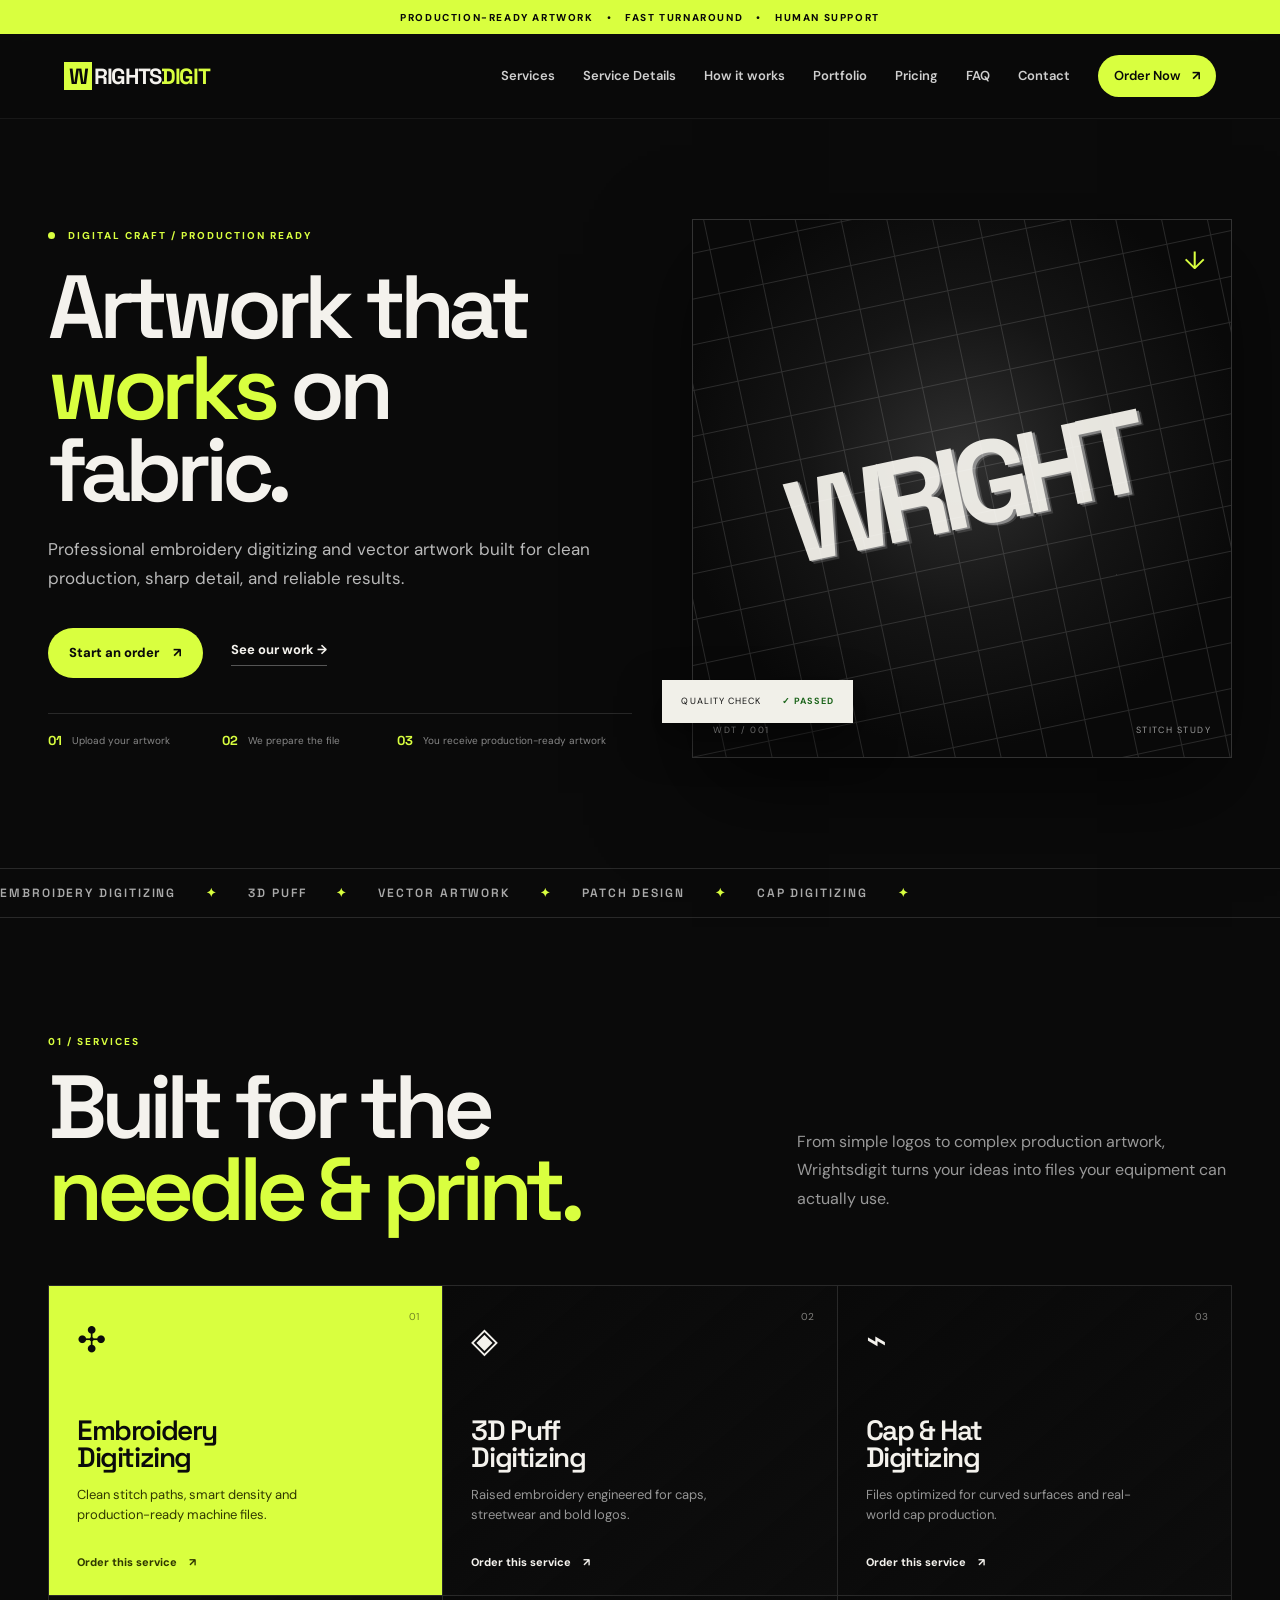
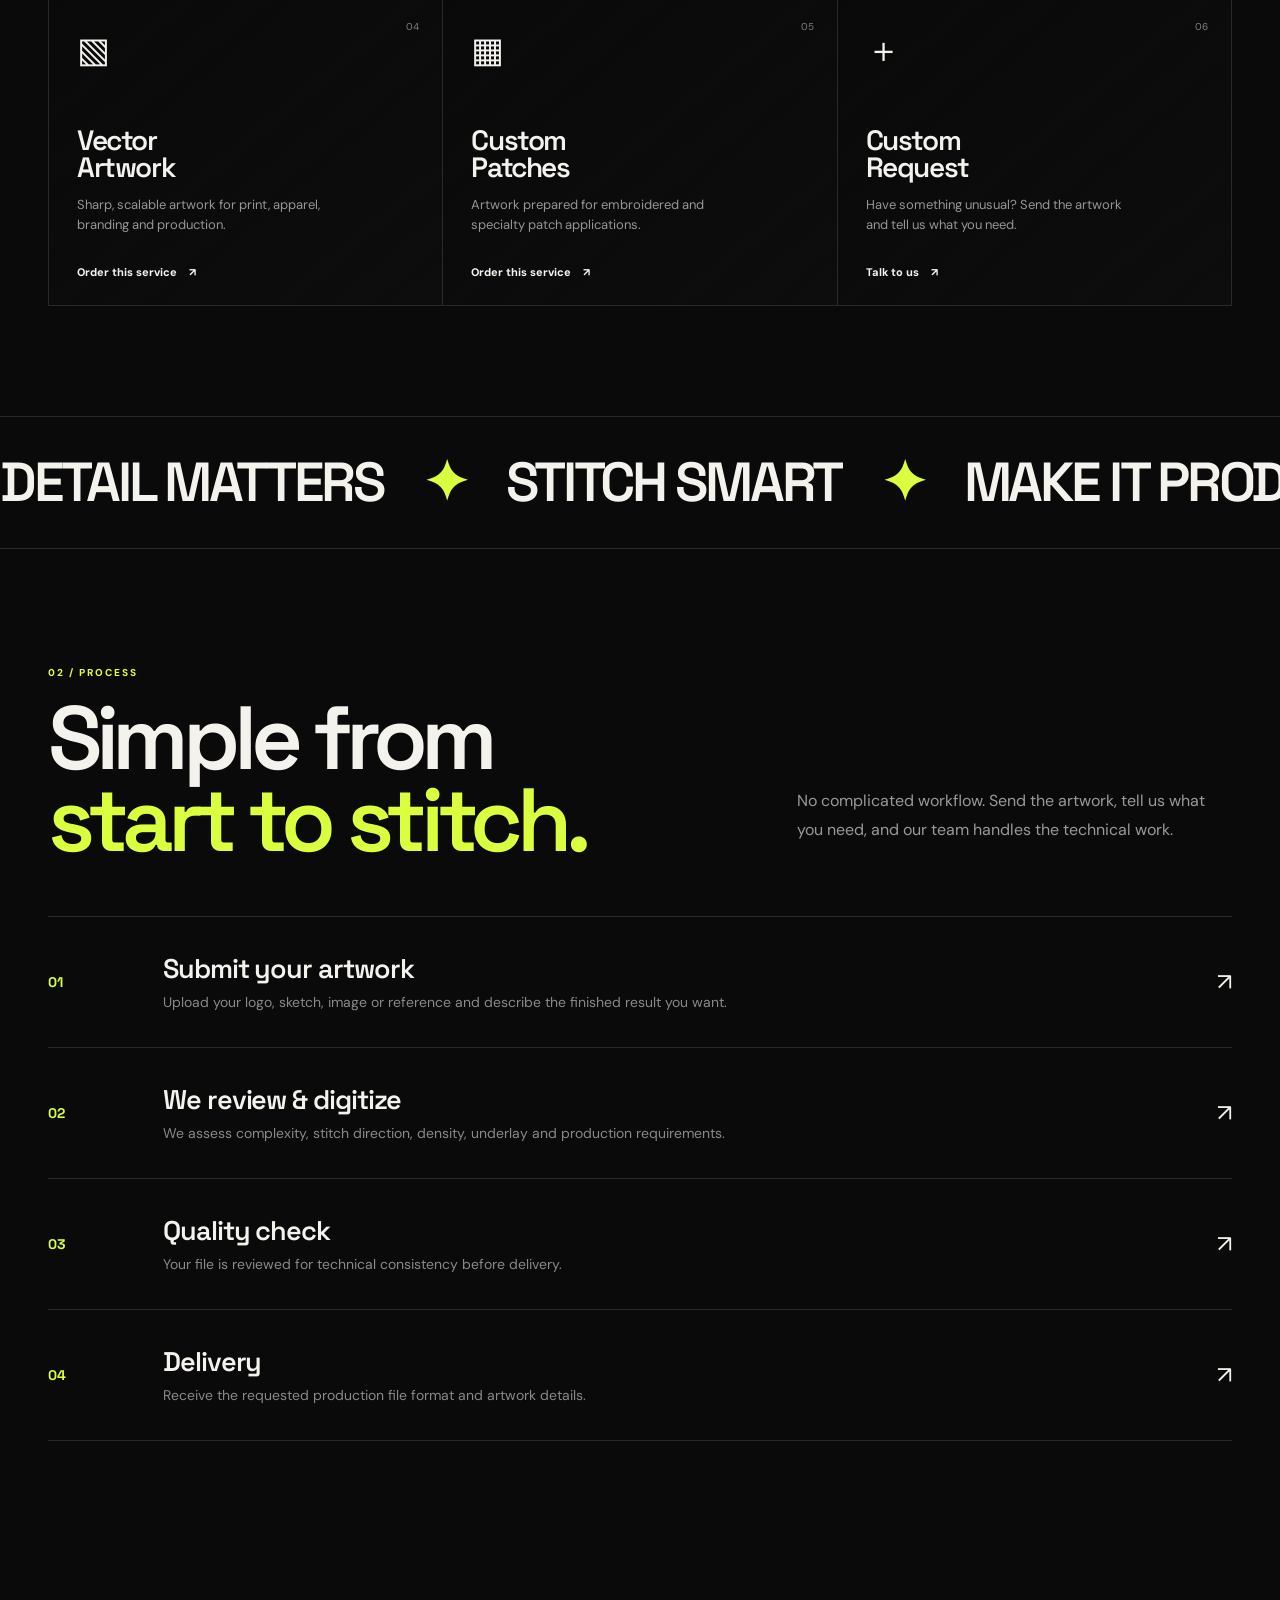
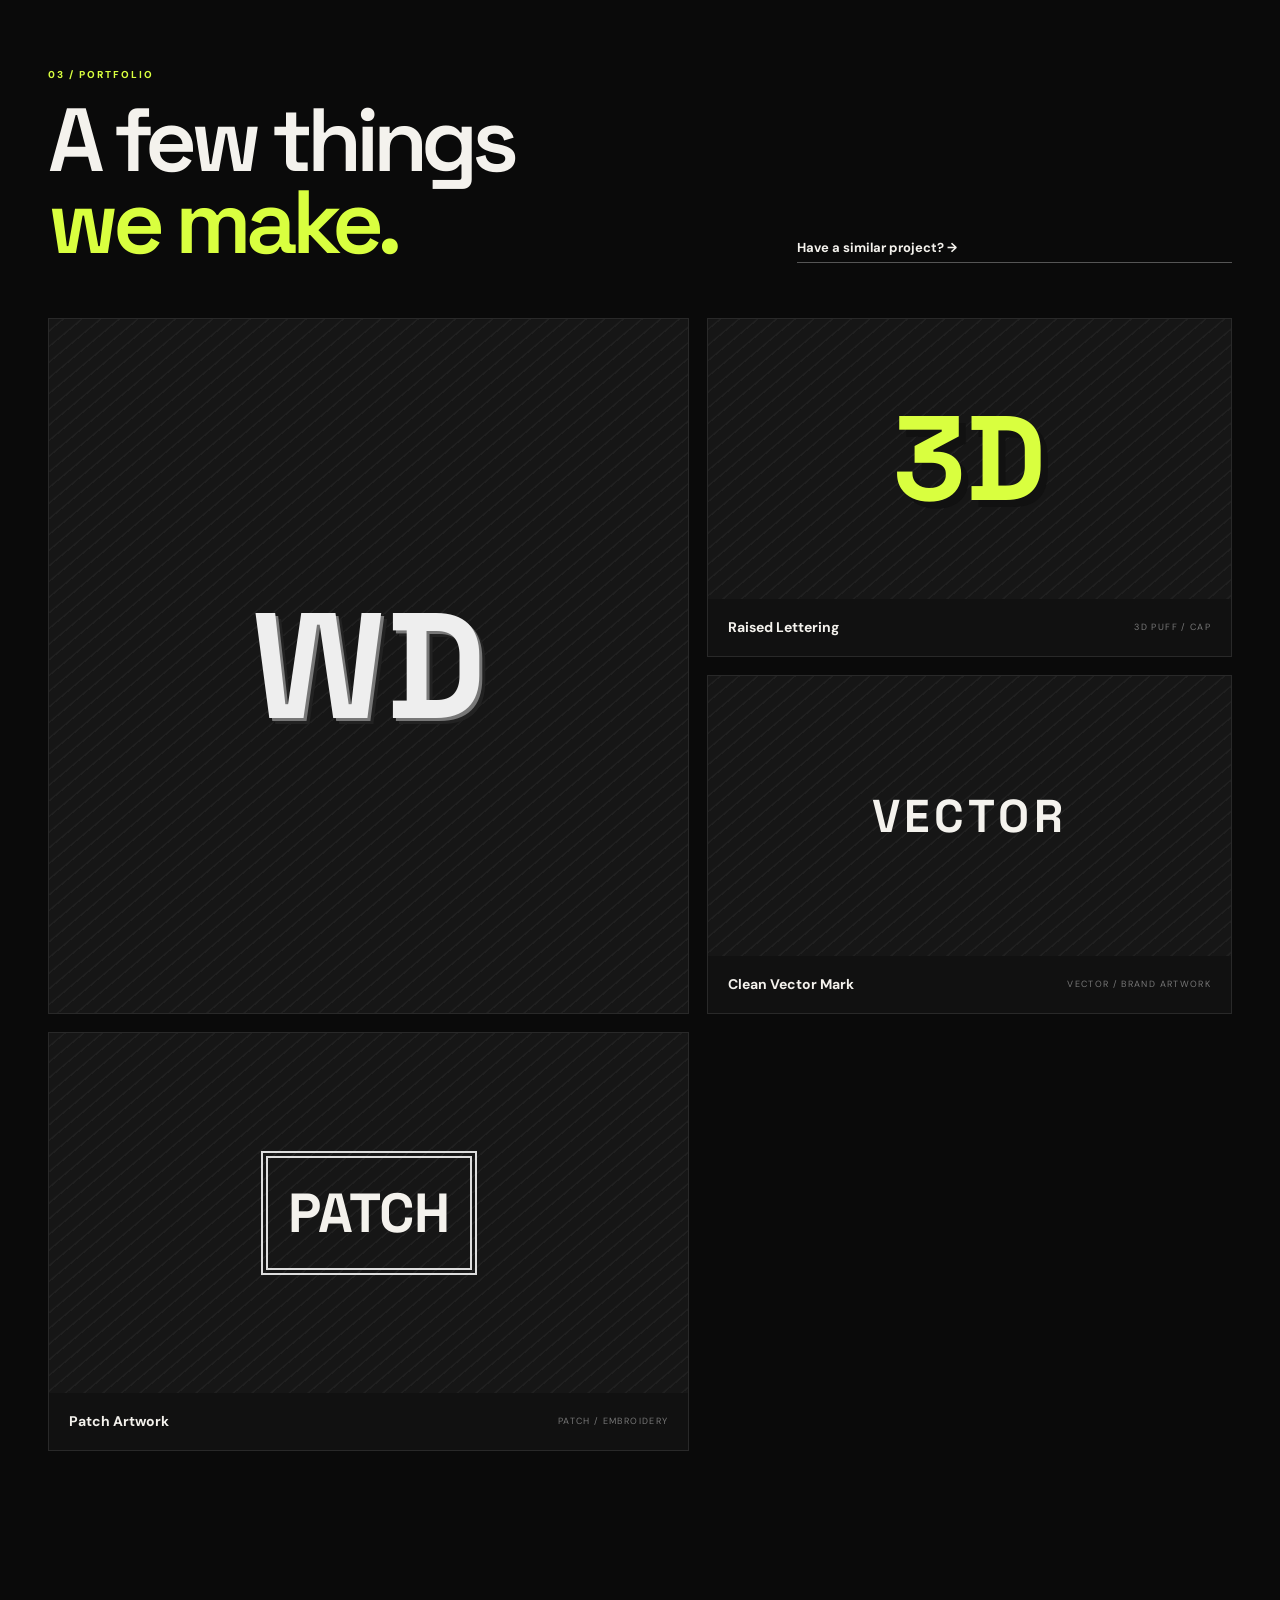
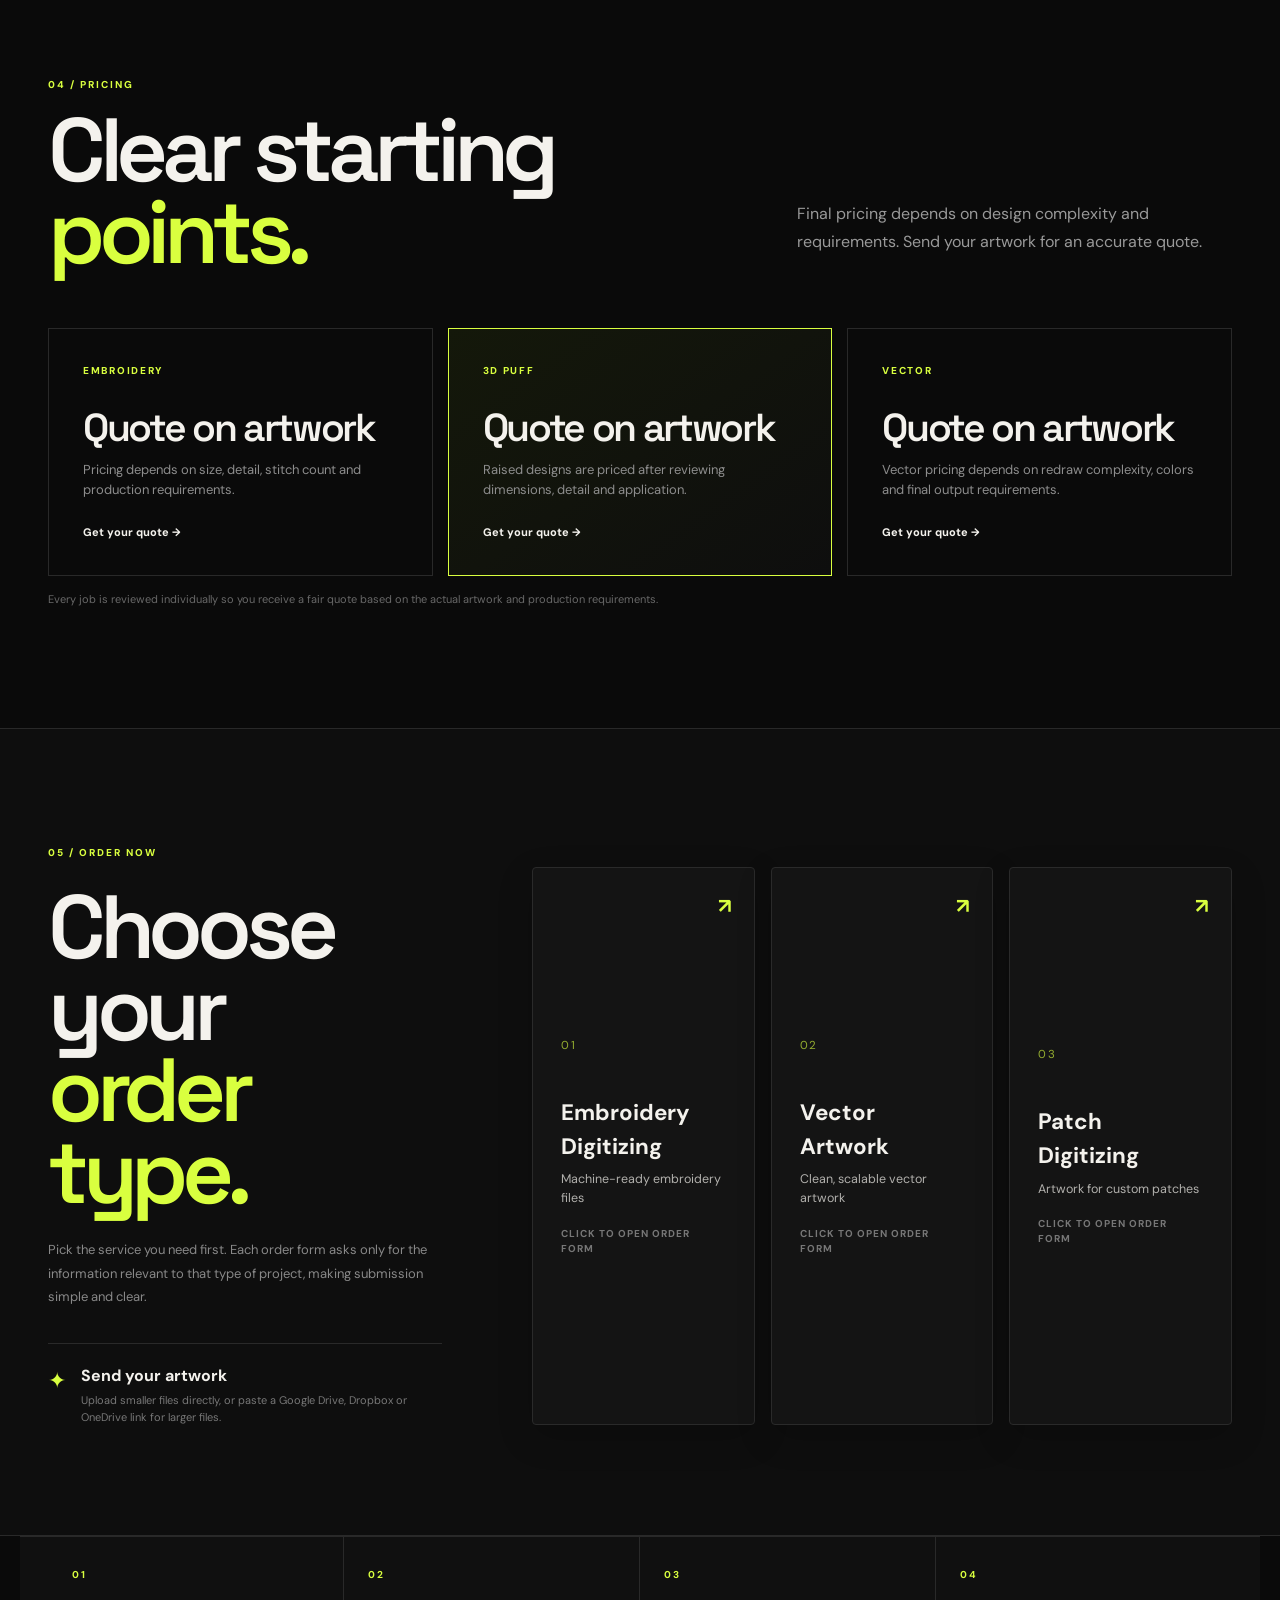
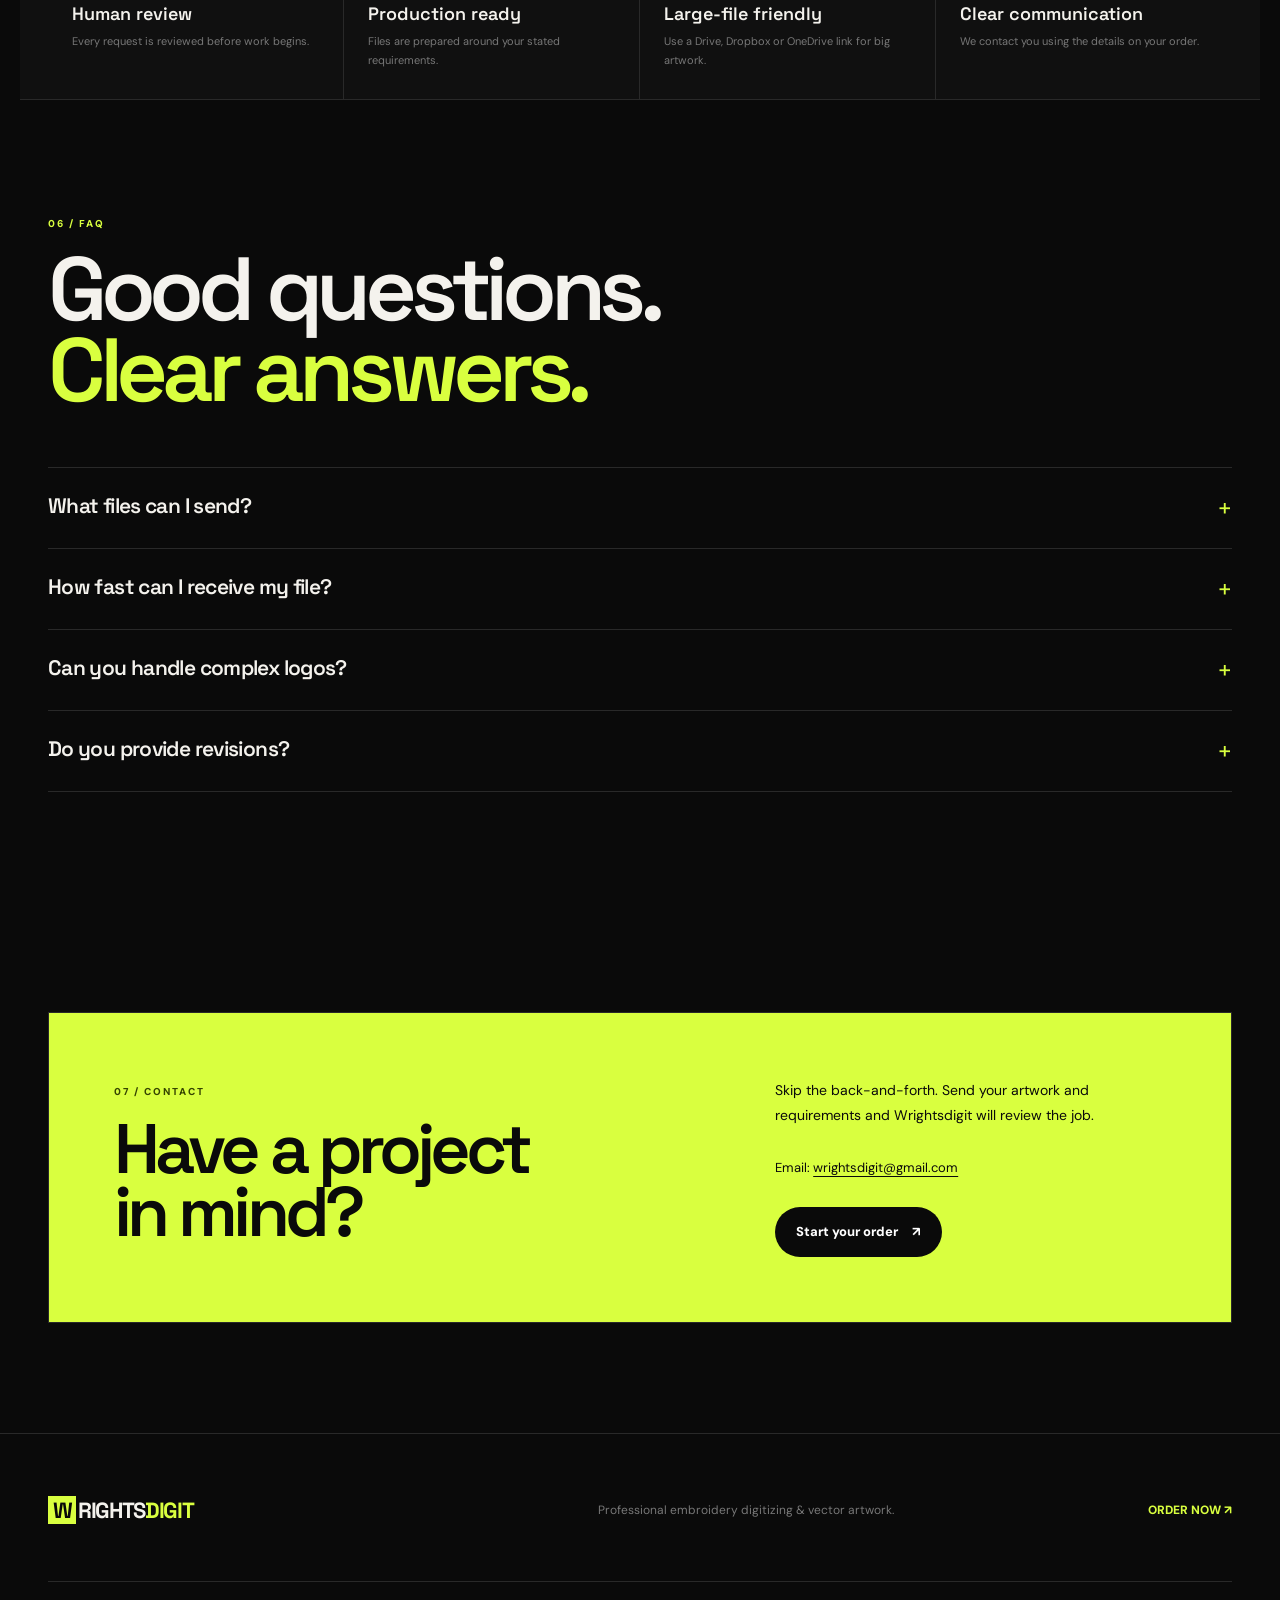
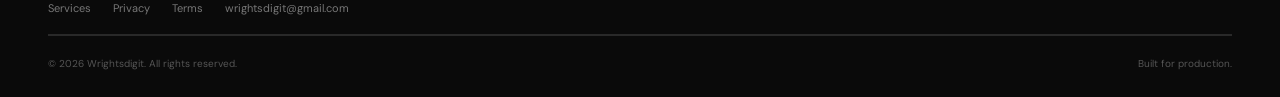
==== commit bc3b7092: "Add files via upload" ====
--- a/index.html
+++ b/index.html
@@ -122,7 +122,7 @@
 
         <div class="order-panel active" id="embroidery-order">
           <div class="panel-heading"><span class="eyebrow">01 / EMBROIDERY</span><h3>Embroidery Digitizing Order</h3><p>Tell us about the garment, design size, placement and machine file you need.</p></div>
-          <form class="order-form order-provider-form" action="https://formsubmit.co/ajax/wrightsdigit@gmail.com" method="POST" enctype="multipart/form-data" data-order-name="Embroidery Digitizing">
+          <form class="order-form order-provider-form" action="https://formsubmit.co/wrightsdigit@gmail.com" method="POST" enctype="multipart/form-data" data-order-name="Embroidery Digitizing">
             <input type="text" name="_formsubmit_id" class="honeypot" tabindex="-1" autocomplete="off">
             <input type="hidden" name="_subject" value="New Wrightsdigit Embroidery Digitizing Order">
             <input type="hidden" name="_template" value="table">
@@ -149,7 +149,7 @@
 
         <div class="order-panel" id="vector-order">
           <div class="panel-heading"><span class="eyebrow">02 / VECTOR</span><h3>Vector Artwork Order</h3><p>Request a clean, scalable vector file for printing, branding, apparel or production.</p></div>
-          <form class="order-form order-provider-form" action="https://formsubmit.co/ajax/wrightsdigit@gmail.com" method="POST" enctype="multipart/form-data" data-order-name="Vector Artwork">
+          <form class="order-form order-provider-form" action="https://formsubmit.co/wrightsdigit@gmail.com" method="POST" enctype="multipart/form-data" data-order-name="Vector Artwork">
             <input type="text" name="_formsubmit_id" class="honeypot" tabindex="-1" autocomplete="off">
             <input type="hidden" name="_subject" value="New Wrightsdigit Vector Artwork Order">
             <input type="hidden" name="_template" value="table">
@@ -174,7 +174,7 @@
 
         <div class="order-panel" id="patch-order">
           <div class="panel-heading"><span class="eyebrow">03 / PATCHES</span><h3>Patch Digitizing Order</h3><p>Give us the patch dimensions, shape and production requirements so the artwork can be prepared correctly.</p></div>
-          <form class="order-form order-provider-form" action="https://formsubmit.co/ajax/wrightsdigit@gmail.com" method="POST" enctype="multipart/form-data" data-order-name="Patch Digitizing">
+          <form class="order-form order-provider-form" action="https://formsubmit.co/wrightsdigit@gmail.com" method="POST" enctype="multipart/form-data" data-order-name="Patch Digitizing">
             <input type="text" name="_formsubmit_id" class="honeypot" tabindex="-1" autocomplete="off">
             <input type="hidden" name="_subject" value="New Wrightsdigit Patch Digitizing Order">
             <input type="hidden" name="_template" value="table">
@@ -240,4 +240,4 @@
     </div>
     <script src="script.js"></script>
 </body>
-</html>
+</html>
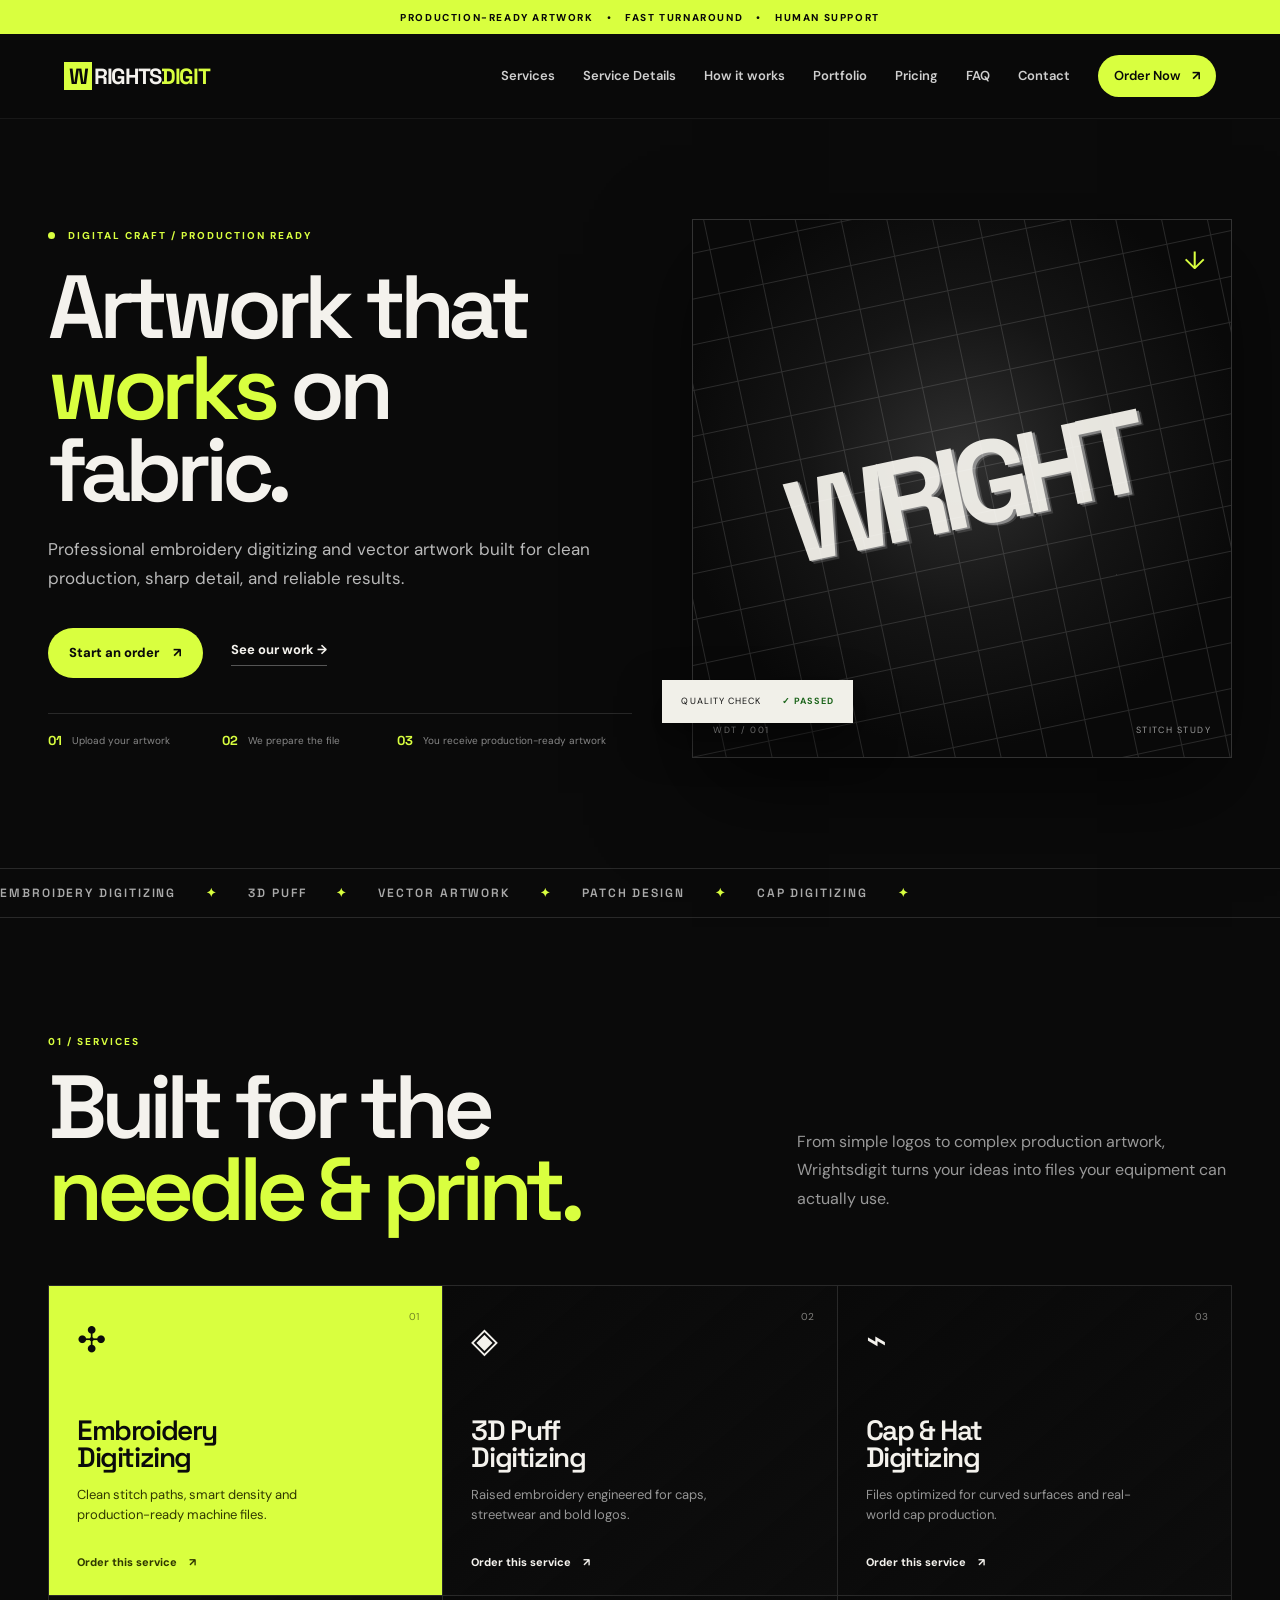
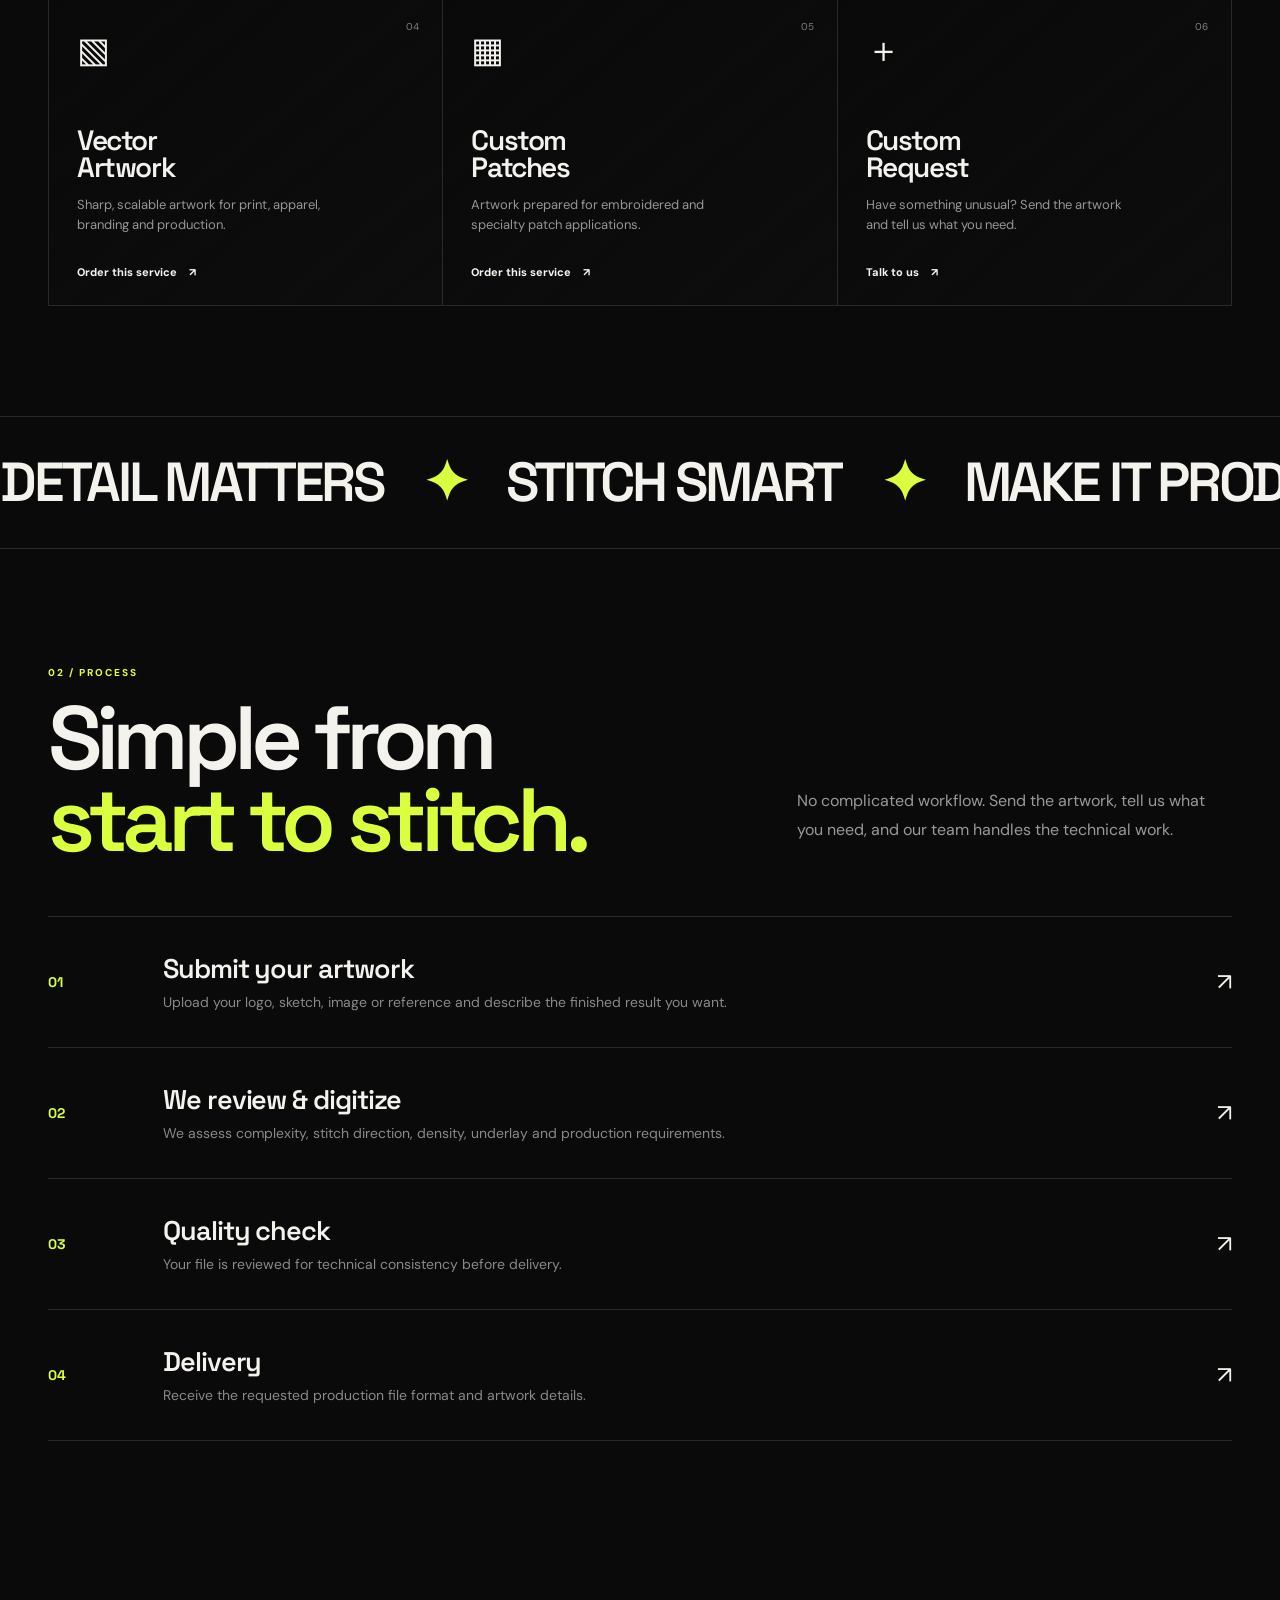
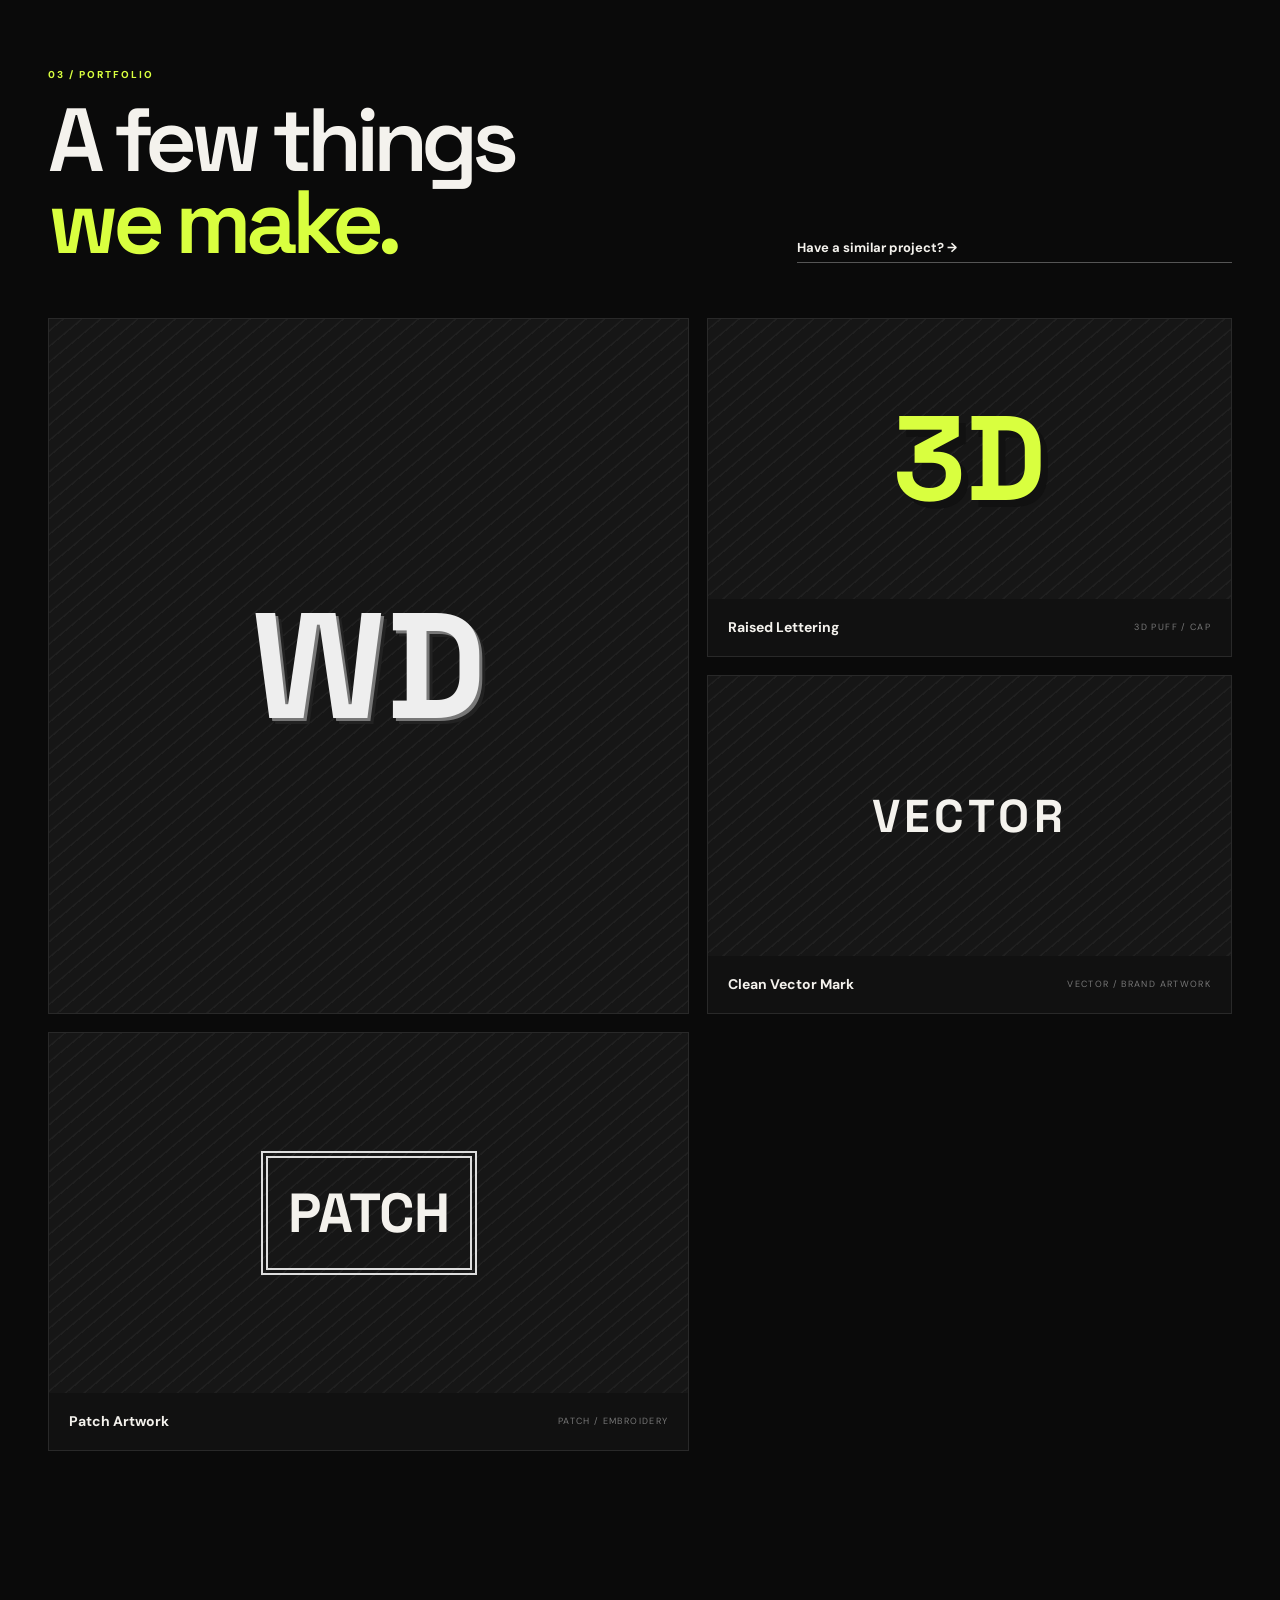
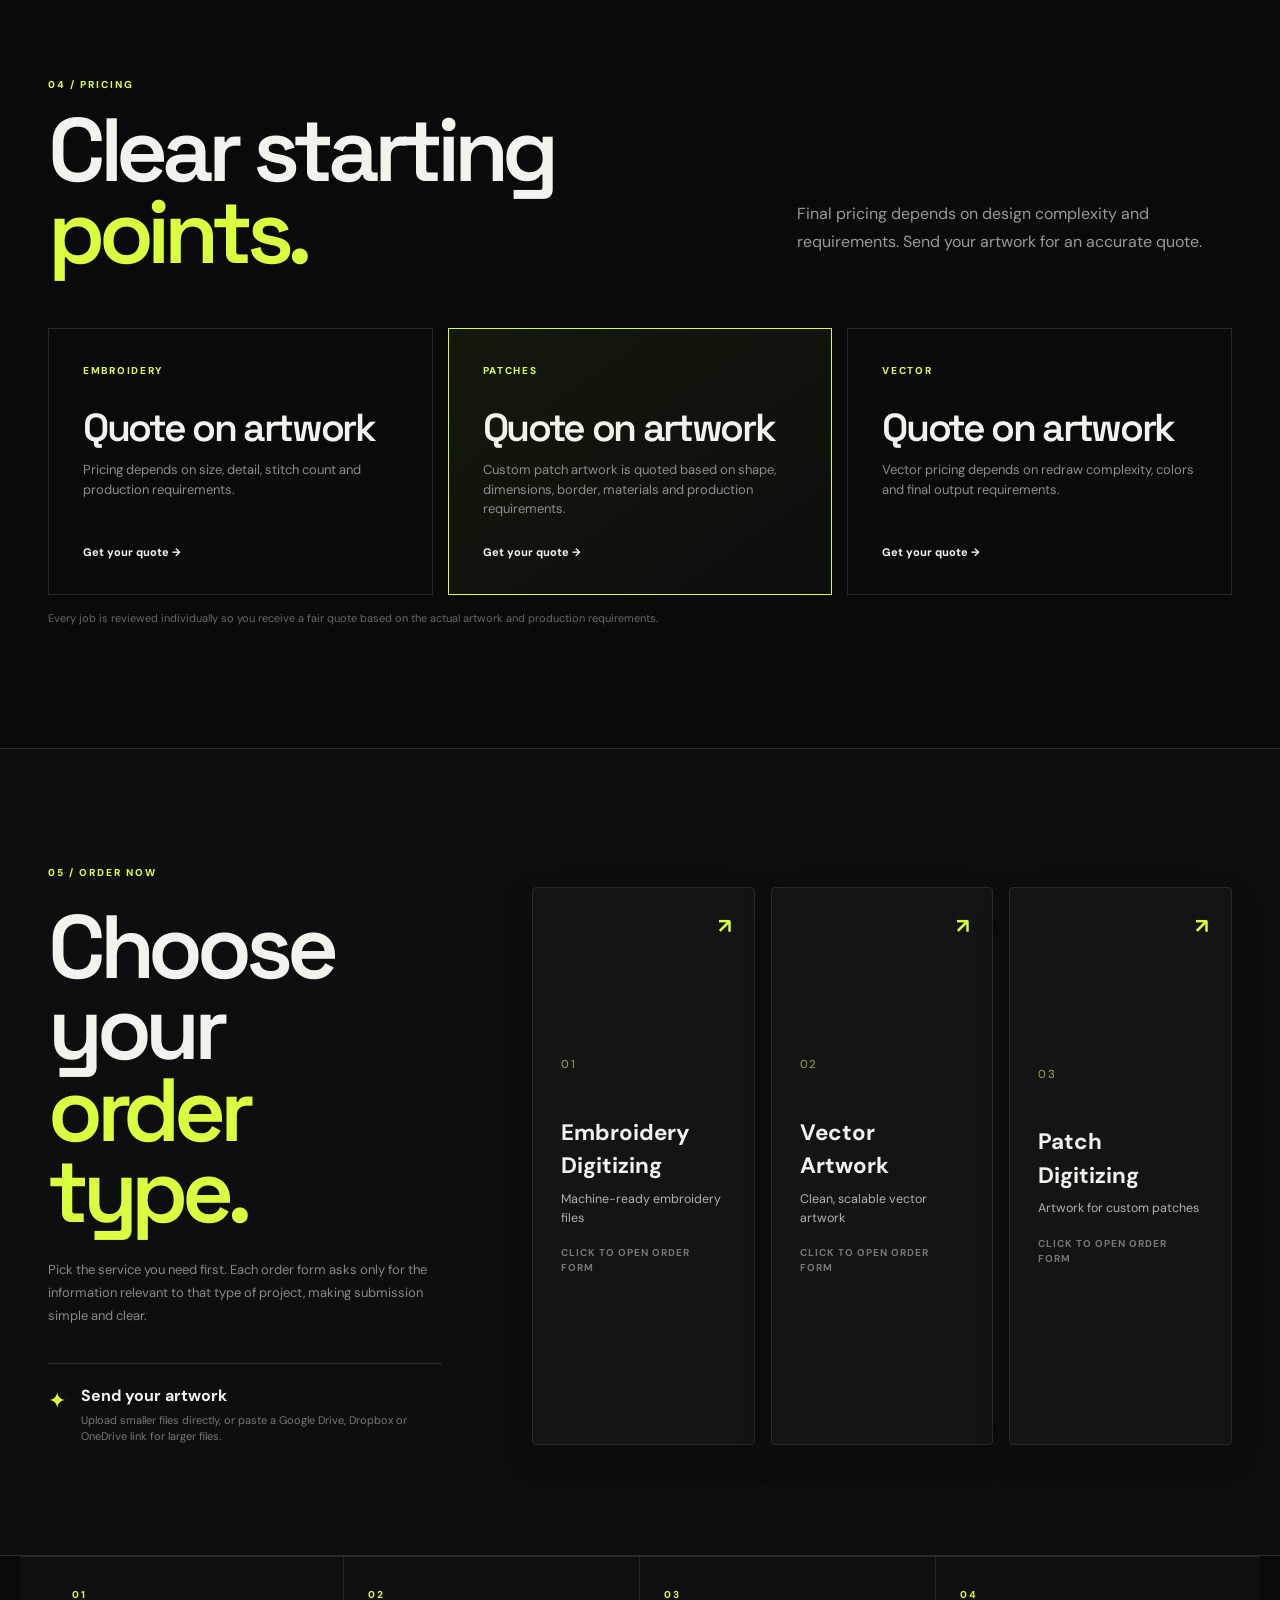
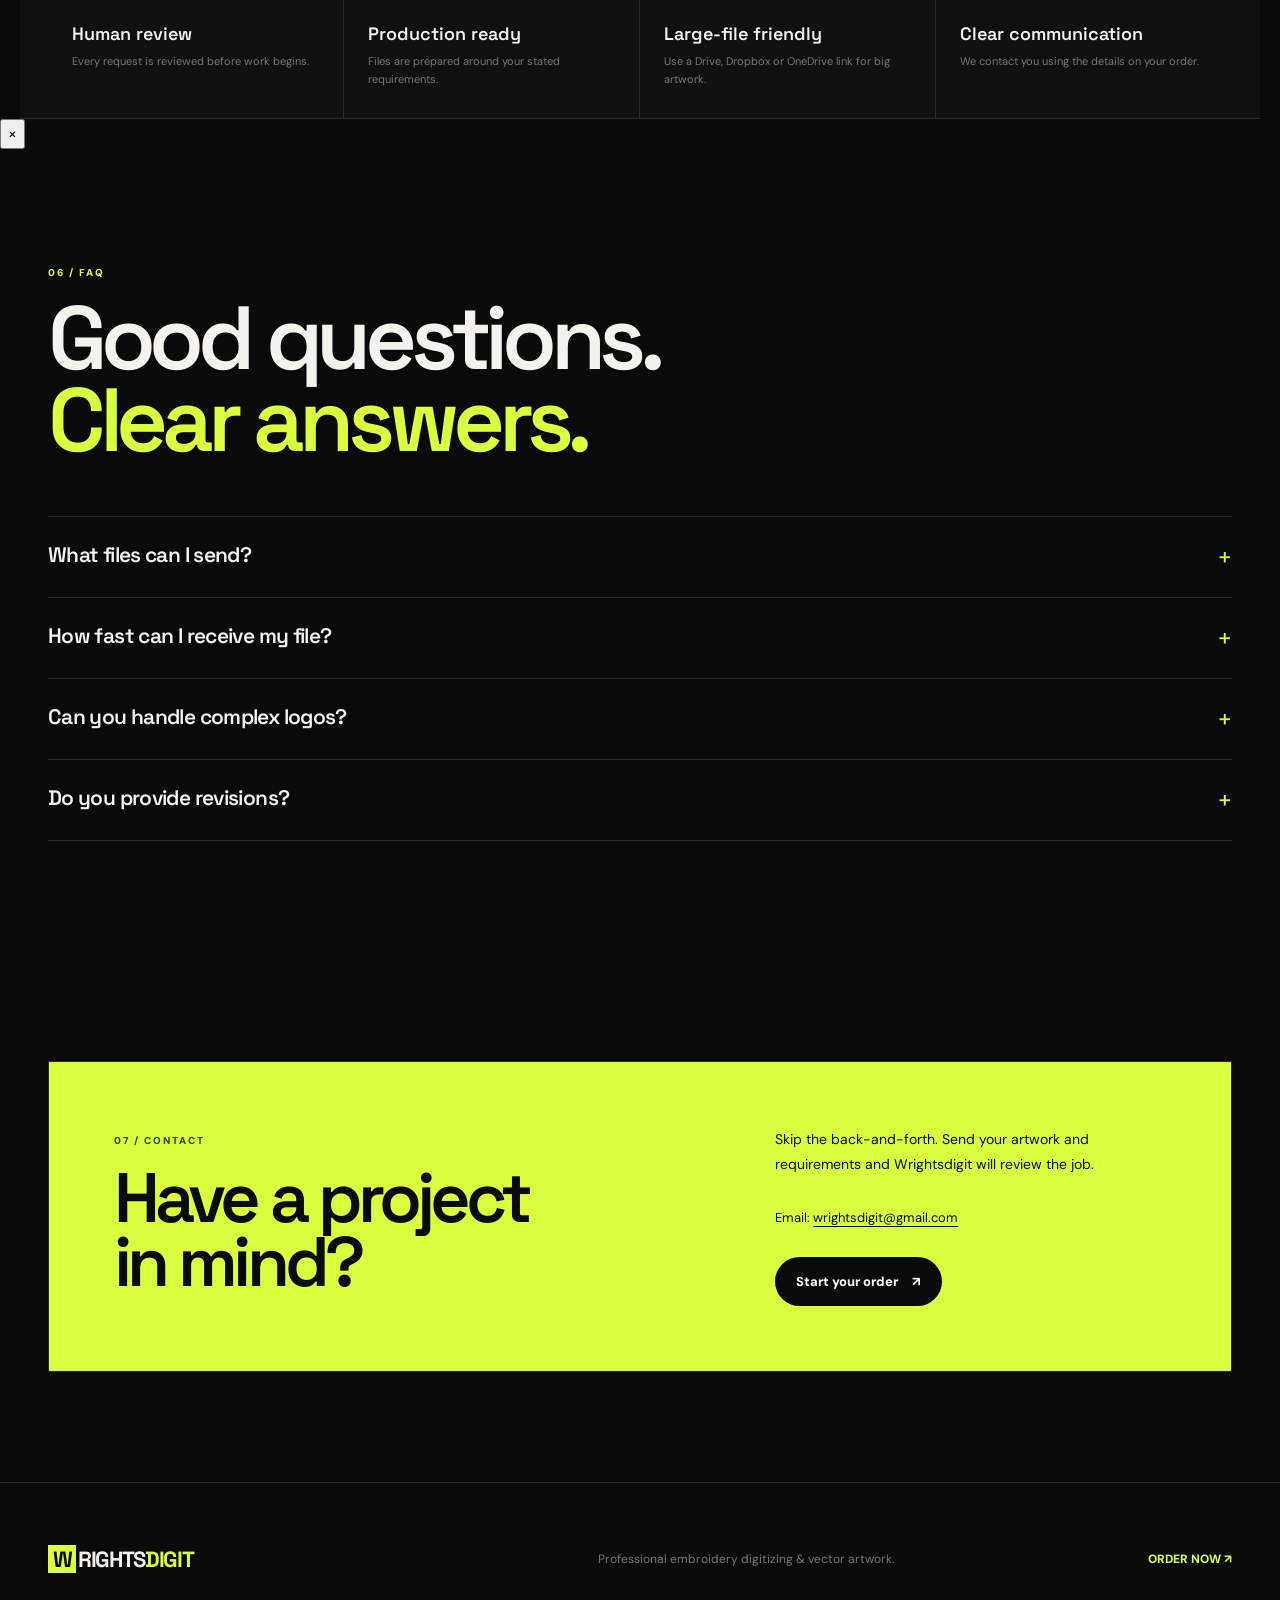
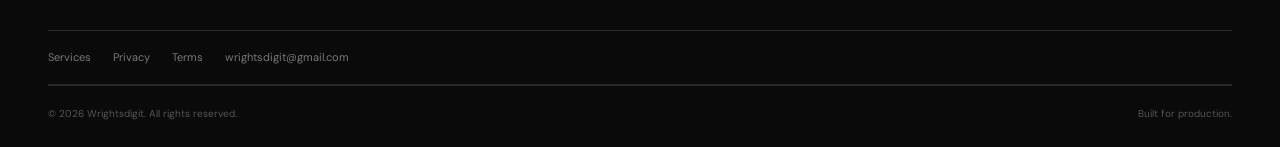
==== commit dc3116bf: "Add files via upload" ====
--- a/index.html
+++ b/index.html
@@ -3,13 +3,33 @@
 <head>
   <meta charset="utf-8">
   <meta name="viewport" content="width=device-width, initial-scale=1">
-  <meta name="description" content="Wrightsdigit — professional embroidery digitizing, 3D puff, cap digitizing, patches and vector artwork services.">
+  <meta name="description" content="Wrightsdigit provides professional embroidery digitizing, 3D puff digitizing, custom patch artwork and vector artwork services for customers worldwide.">
+  <meta name="google-site-verification" content="hW60is8uTiq8Ko_Ufhsp1O5-oI7oOpT5jGDeAQcYwbA" />
+  <link rel="canonical" href="https://wrightsdigit.pages.dev/">
+  <meta name="robots" content="index, follow, max-image-preview:large">
+  <meta property="og:type" content="website">
+  <meta property="og:title" content="Wrightsdigit | Embroidery Digitizing & Vector Artwork">
+  <meta property="og:description" content="Professional embroidery digitizing, 3D puff, custom patch and vector artwork services for customers worldwide.">
+  <meta property="og:url" content="https://wrightsdigit.pages.dev/">
+  <meta name="twitter:card" content="summary">
   <title>Wrightsdigit | Embroidery Digitizing & Vector Artwork</title>
   <link rel="preconnect" href="https://fonts.googleapis.com">
   <link rel="preconnect" href="https://fonts.gstatic.com" crossorigin>
   <link href="https://fonts.googleapis.com/css2?family=DM+Sans:wght@400;500;600;700&family=Space+Grotesk:wght@500;600;700&display=swap" rel="stylesheet">
   <link rel="stylesheet" href="style.css">
   <link rel="icon" href="favicon.svg" type="image/svg+xml">
+  <script type="application/ld+json">
+  {
+    "@context": "https://schema.org",
+    "@type": "ProfessionalService",
+    "name": "Wrightsdigit",
+    "url": "https://wrightsdigit.pages.dev/",
+    "email": "wrightsdigit@gmail.com",
+    "description": "Professional embroidery digitizing, 3D puff digitizing, custom patch artwork and vector artwork services.",
+    "areaServed": "Worldwide",
+    "serviceType": ["Embroidery Digitizing", "3D Puff Digitizing", "Custom Patch Artwork", "Vector Artwork"]
+  }
+  </script>
 </head>
 <body>
   <div class="announcement"><span>PRODUCTION-READY ARTWORK</span><span>•</span><span>FAST TURNAROUND</span><span>•</span><span>HUMAN SUPPORT</span></div>
@@ -94,7 +114,7 @@
       <div class="section-head reveal"><div><span class="eyebrow">04 / PRICING</span><h2>Clear starting<br><em>points.</em></h2></div><p>Final pricing depends on design complexity and requirements. Send your artwork for an accurate quote.</p></div>
       <div class="price-grid">
         <div class="price-card reveal"><span>EMBROIDERY</span><strong>Quote on artwork</strong><p>Pricing depends on size, detail, stitch count and production requirements.</p><a href="#pricing" data-quote-service="embroidery-order">Get your quote →</a></div>
-        <div class="price-card featured-price reveal"><span>3D PUFF</span><strong>Quote on artwork</strong><p>Raised designs are priced after reviewing dimensions, detail and application.</p><a href="#pricing" data-quote-service="embroidery-order">Get your quote →</a></div>
+        <div class="price-card featured-price reveal"><span>PATCHES</span><strong>Quote on artwork</strong><p>Custom patch artwork is quoted based on shape, dimensions, border, materials and production requirements.</p><a href="#pricing" data-quote-service="patch-order">Get your quote →</a></div>
         <div class="price-card reveal"><span>VECTOR</span><strong>Quote on artwork</strong><p>Vector pricing depends on redraw complexity, colors and final output requirements.</p><a href="#pricing" data-quote-service="vector-order">Get your quote →</a></div>
       </div>
       <p class="pricing-note">Every job is reviewed individually so you receive a fair quote based on the actual artwork and production requirements.</p>
@@ -123,7 +143,7 @@
         <div class="order-panel active" id="embroidery-order">
           <div class="panel-heading"><span class="eyebrow">01 / EMBROIDERY</span><h3>Embroidery Digitizing Order</h3><p>Tell us about the garment, design size, placement and machine file you need.</p></div>
           <form class="order-form order-provider-form" action="https://formsubmit.co/wrightsdigit@gmail.com" method="POST" enctype="multipart/form-data" data-order-name="Embroidery Digitizing">
-            <input type="text" name="_formsubmit_id" class="honeypot" tabindex="-1" autocomplete="off">
+            <input type="text" name="_honey" class="honeypot" tabindex="-1" autocomplete="off">
             <input type="hidden" name="_subject" value="New Wrightsdigit Embroidery Digitizing Order">
             <input type="hidden" name="_template" value="table">
             <input type="hidden" name="order_type" value="Embroidery Digitizing">
@@ -150,7 +170,7 @@
         <div class="order-panel" id="vector-order">
           <div class="panel-heading"><span class="eyebrow">02 / VECTOR</span><h3>Vector Artwork Order</h3><p>Request a clean, scalable vector file for printing, branding, apparel or production.</p></div>
           <form class="order-form order-provider-form" action="https://formsubmit.co/wrightsdigit@gmail.com" method="POST" enctype="multipart/form-data" data-order-name="Vector Artwork">
-            <input type="text" name="_formsubmit_id" class="honeypot" tabindex="-1" autocomplete="off">
+            <input type="text" name="_honey" class="honeypot" tabindex="-1" autocomplete="off">
             <input type="hidden" name="_subject" value="New Wrightsdigit Vector Artwork Order">
             <input type="hidden" name="_template" value="table">
             <input type="hidden" name="order_type" value="Vector Artwork">
@@ -175,7 +195,7 @@
         <div class="order-panel" id="patch-order">
           <div class="panel-heading"><span class="eyebrow">03 / PATCHES</span><h3>Patch Digitizing Order</h3><p>Give us the patch dimensions, shape and production requirements so the artwork can be prepared correctly.</p></div>
           <form class="order-form order-provider-form" action="https://formsubmit.co/wrightsdigit@gmail.com" method="POST" enctype="multipart/form-data" data-order-name="Patch Digitizing">
-            <input type="text" name="_formsubmit_id" class="honeypot" tabindex="-1" autocomplete="off">
+            <input type="text" name="_honey" class="honeypot" tabindex="-1" autocomplete="off">
             <input type="hidden" name="_subject" value="New Wrightsdigit Patch Digitizing Order">
             <input type="hidden" name="_template" value="table">
             <input type="hidden" name="order_type" value="Patch Digitizing">
--- a/style.css
+++ b/style.css
@@ -110,19 +110,3 @@
 .trust-item small{display:block;color:#777;font-size:11px;line-height:1.65}
 @media(max-width:900px){.trust-strip{grid-template-columns:1fr 1fr}.trust-item:nth-child(2){border-right:0}.trust-item:nth-child(-n+2){border-bottom:1px solid var(--line)}}
 @media(max-width:600px){.trust-strip{grid-template-columns:1fr}.trust-item{border-right:0!important;border-bottom:1px solid var(--line)}.trust-item:last-child{border-bottom:0}}
-
-/* Separate quote flow */
-.quote-modal{position:fixed;inset:0;z-index:120;display:none;align-items:center;justify-content:center;padding:22px}
-.quote-modal.is-open{display:flex}
-.quote-modal-backdrop{position:absolute;inset:0;background:rgba(0,0,0,.78);backdrop-filter:blur(5px)}
-.quote-modal-dialog{position:relative;z-index:1;width:min(980px,100%);max-height:92vh;overflow:auto;background:#0f0f0f;border:1px solid #303030;box-shadow:0 25px 80px rgba(0,0,0,.6);animation:orderFade .22s ease}
-.quote-modal-close{position:sticky;float:right;top:12px;right:12px;z-index:3;width:40px;height:40px;border:1px solid #333;background:#151515;color:#fff;font-size:24px;cursor:pointer;border-radius:3px}
-.quote-modal-content{padding:30px}
-.quote-modal-content .order-panel{display:block!important}
-.quote-modal-content .order-panel:not(.quote-selected){display:none!important}
-.quote-modal-content .order-form{margin-top:20px}
-.quote-modal-content .panel-heading h3{font:600 36px/1.05 'Space Grotesk';letter-spacing:-.04em;margin:8px 0 8px}
-.quote-modal-content .panel-heading p{color:#888;font-size:13px;max-width:650px}
-.quote-popup{position:fixed;inset:0;z-index:140;display:none;align-items:flex-start;justify-content:center;padding:28px;pointer-events:none}
-.quote-popup.is-visible{display:flex}
-@media(max-width:600px){.quote-modal{padding:10px}.quote-modal-content{padding:20px}.quote-modal-content .panel-heading h3{font-size:28px}}
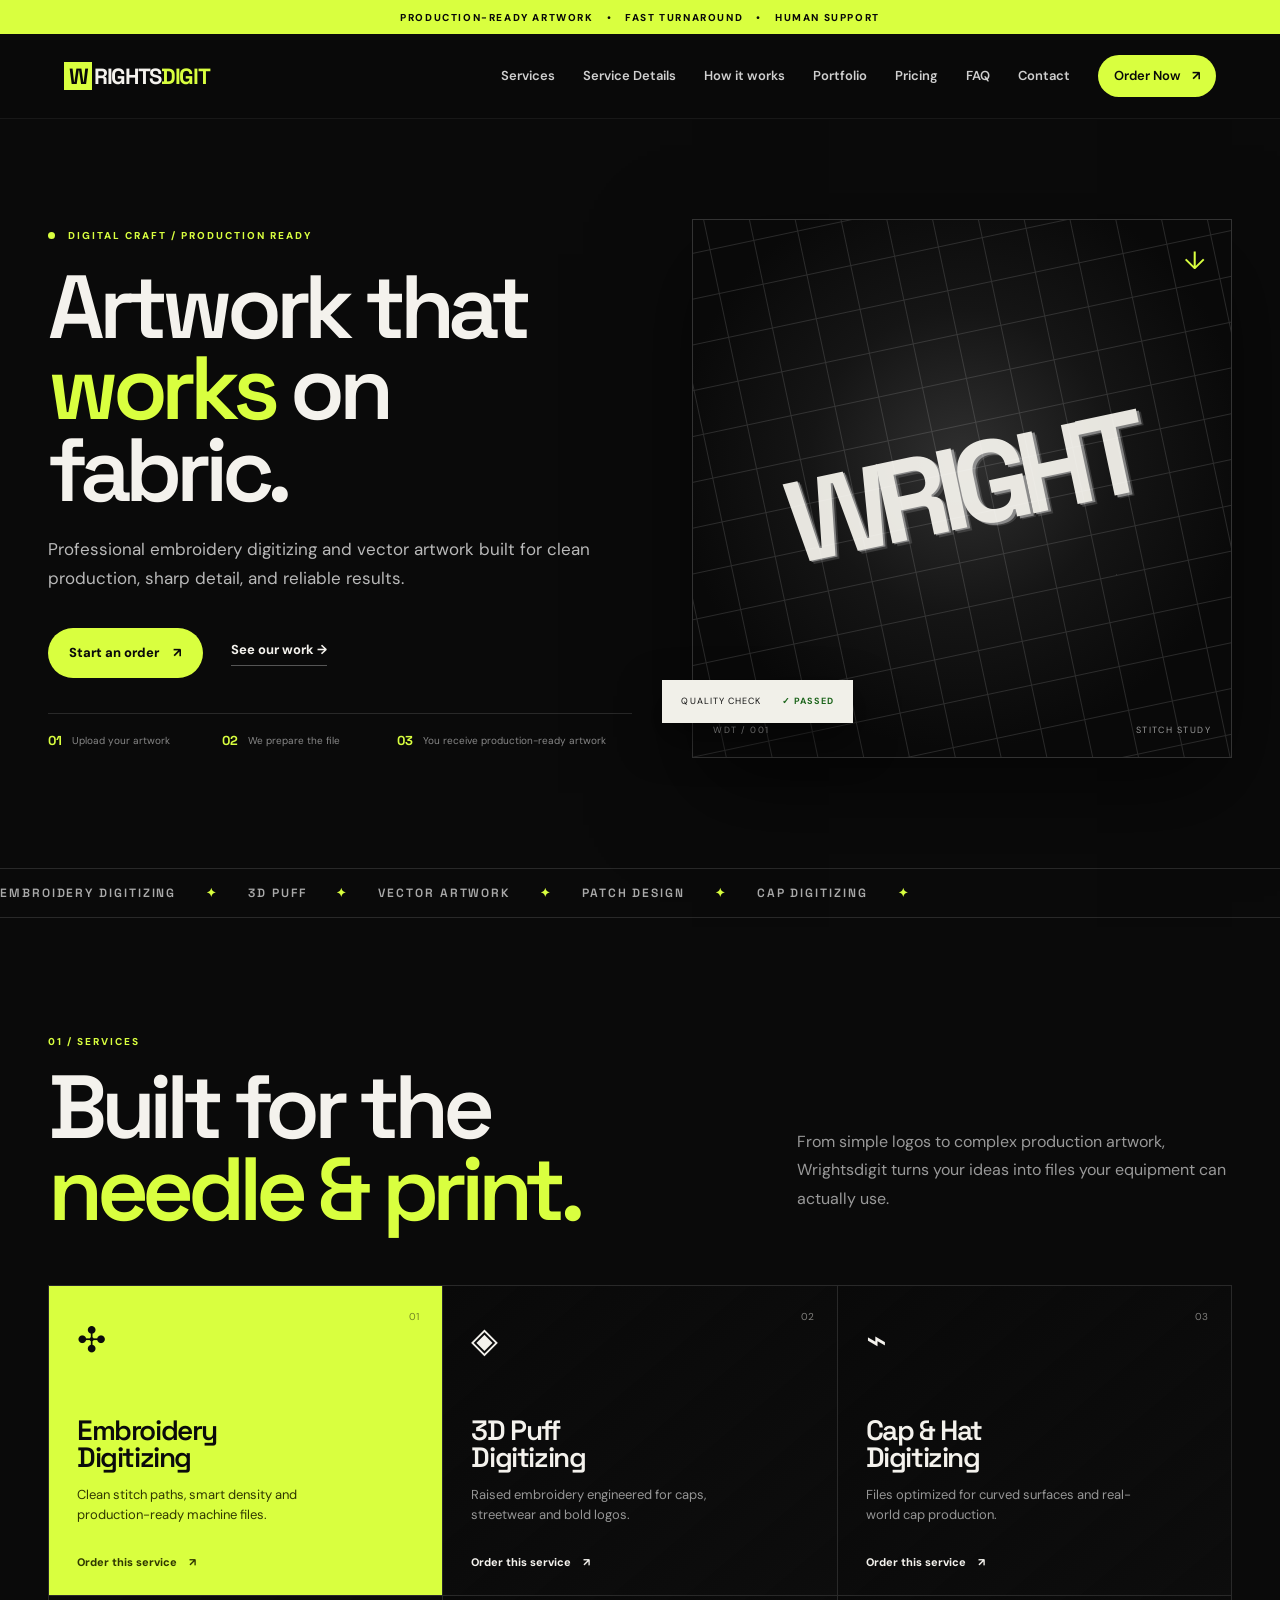
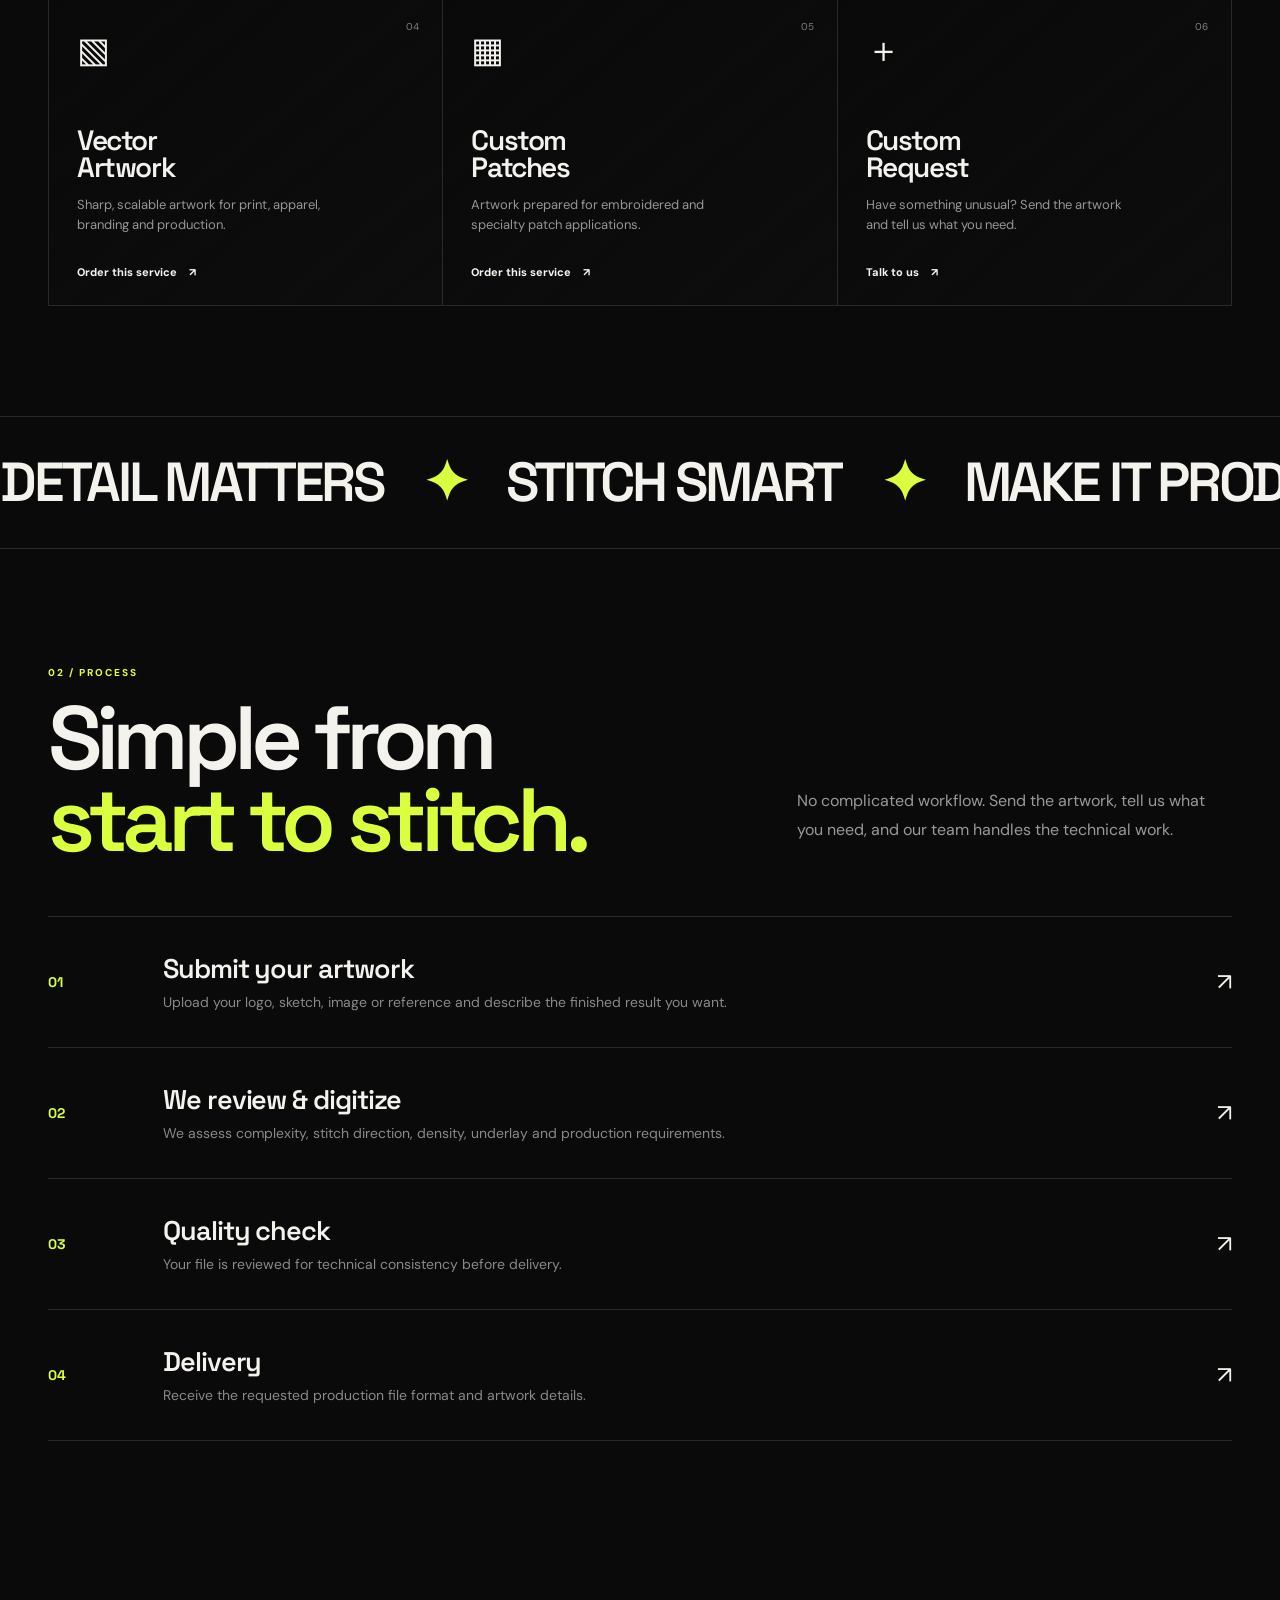
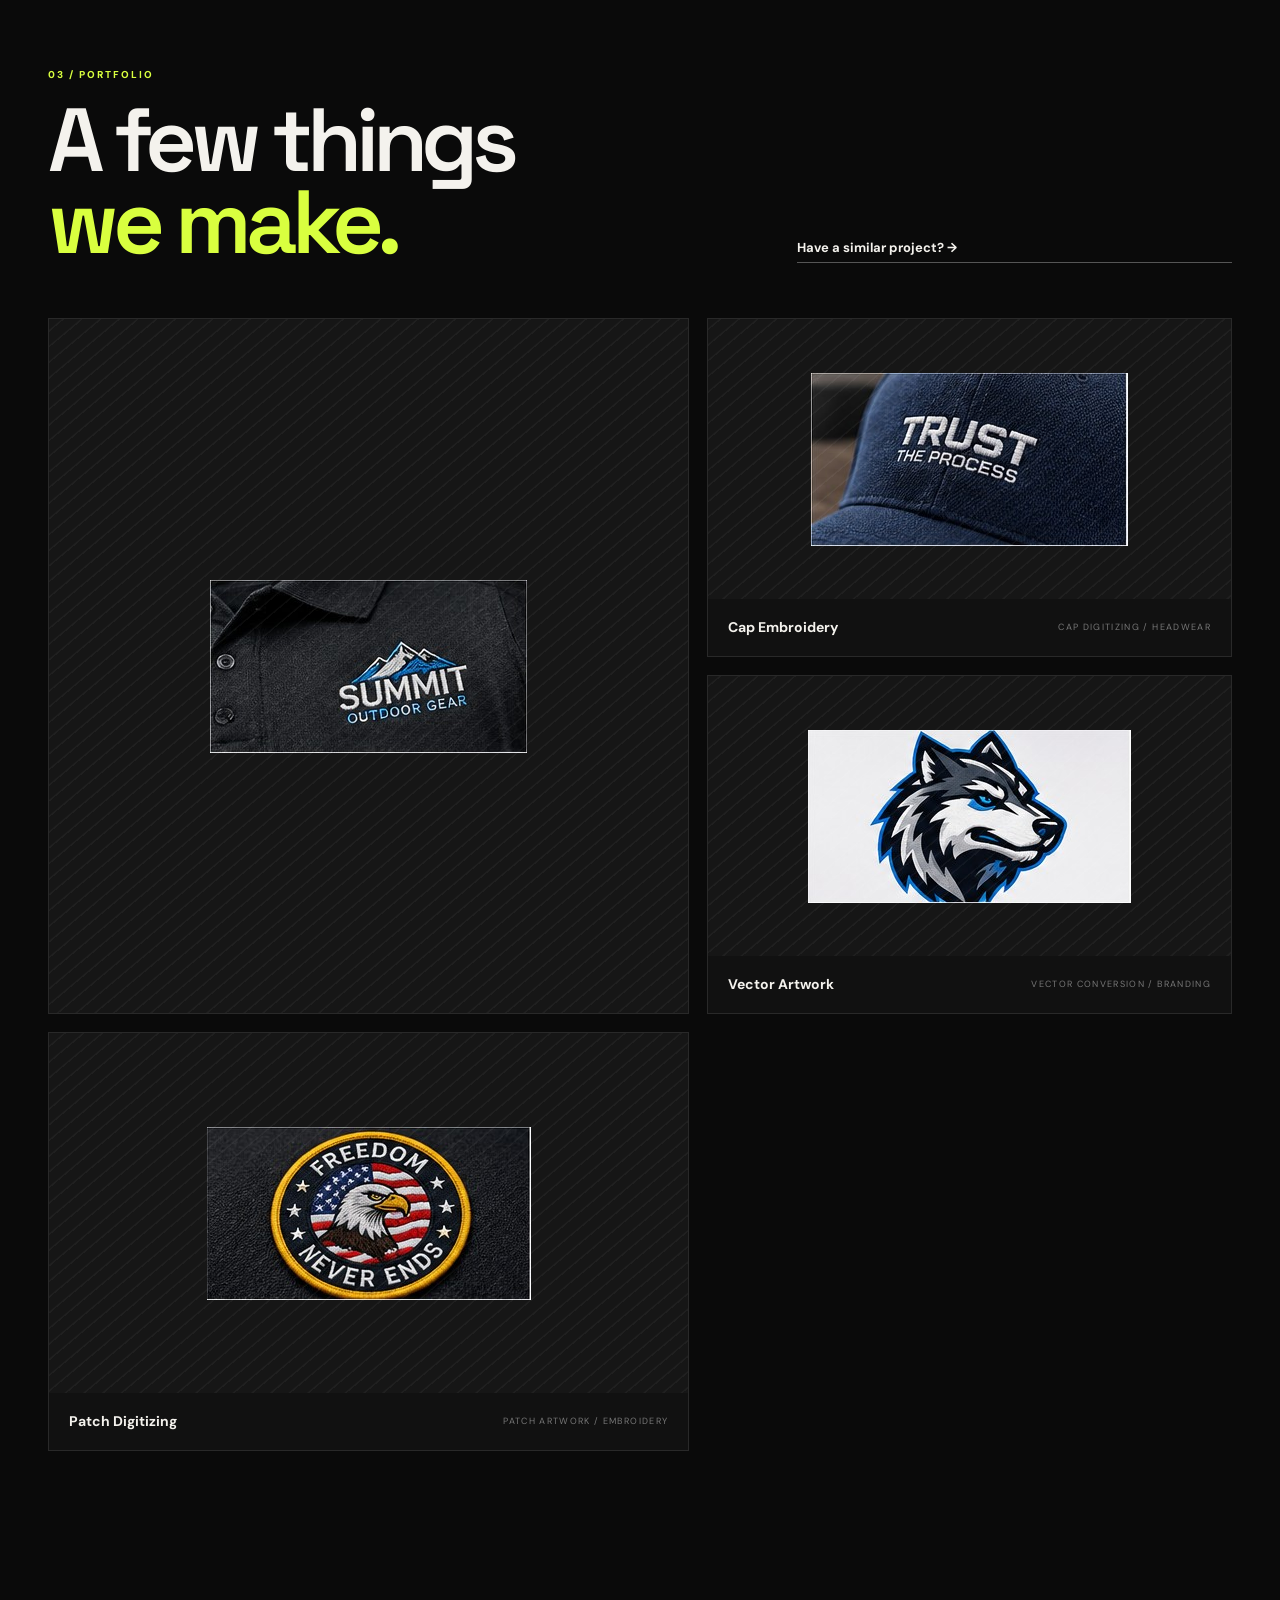
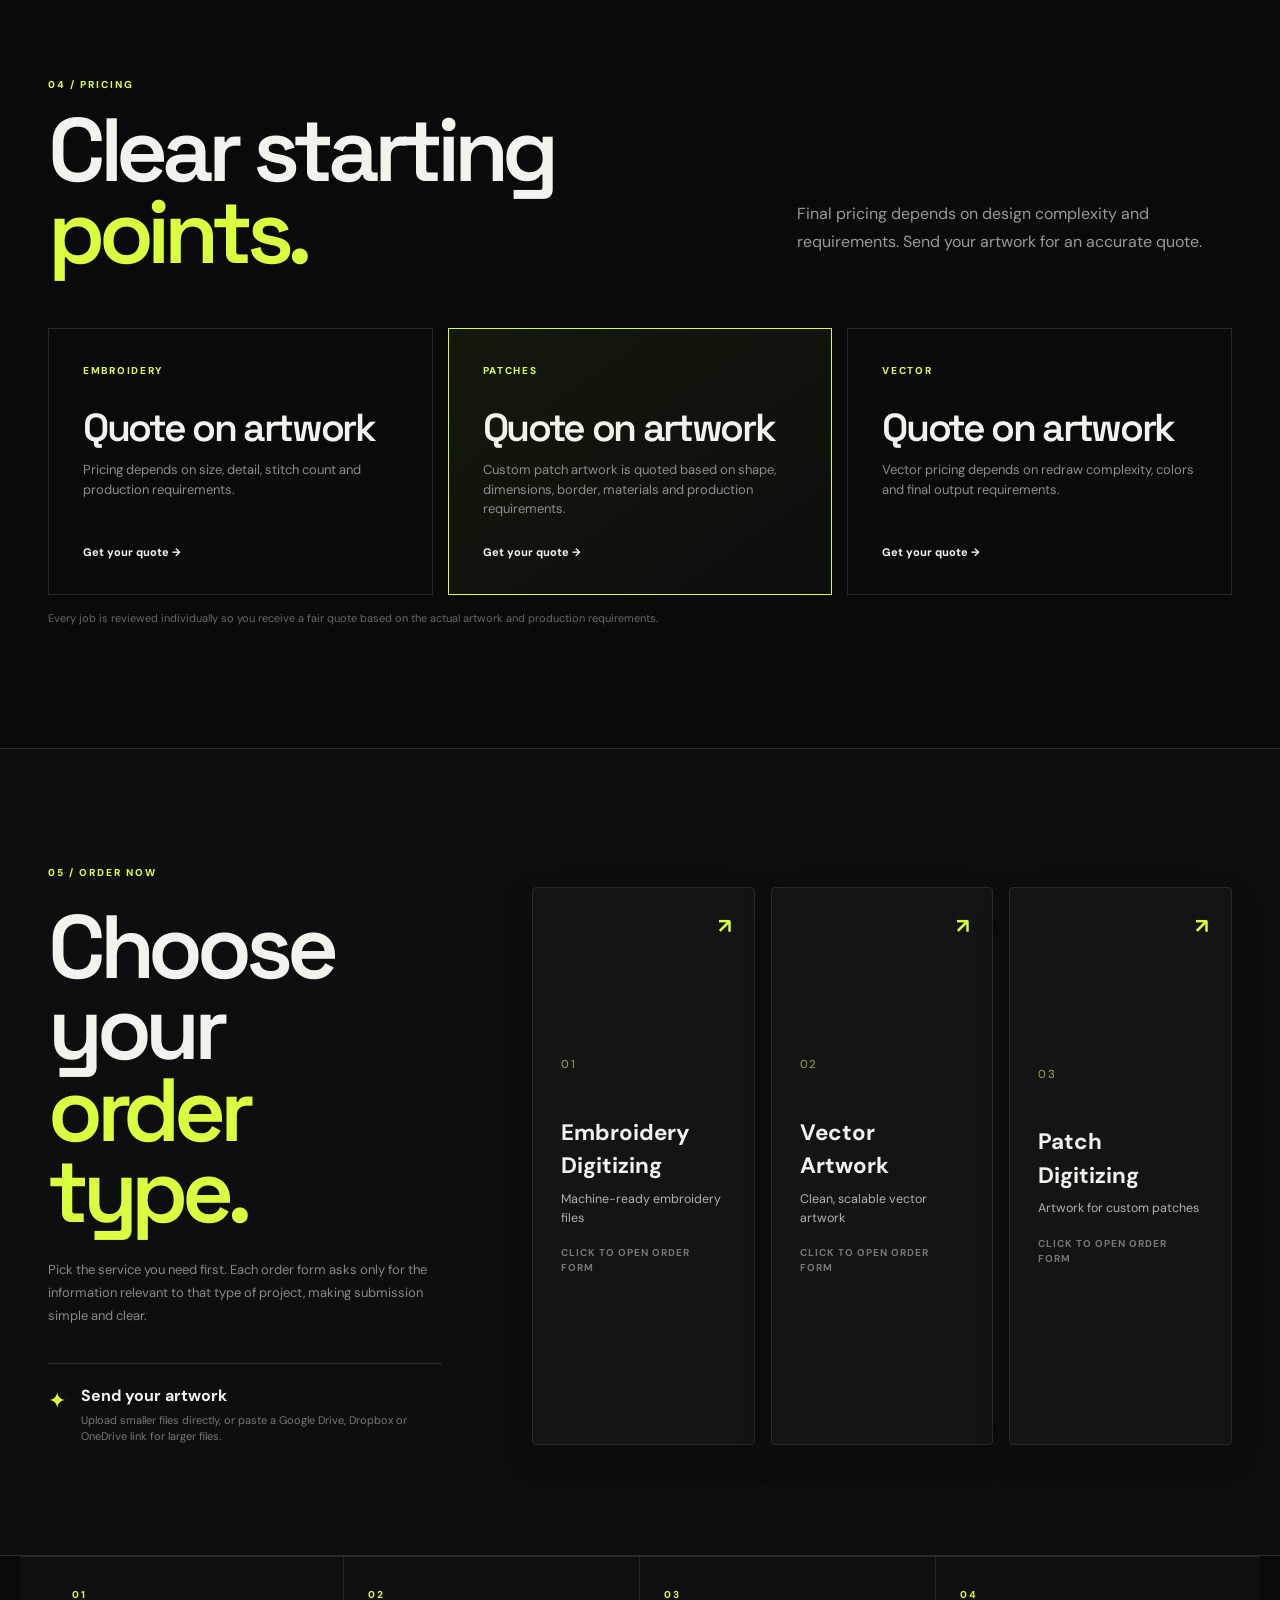
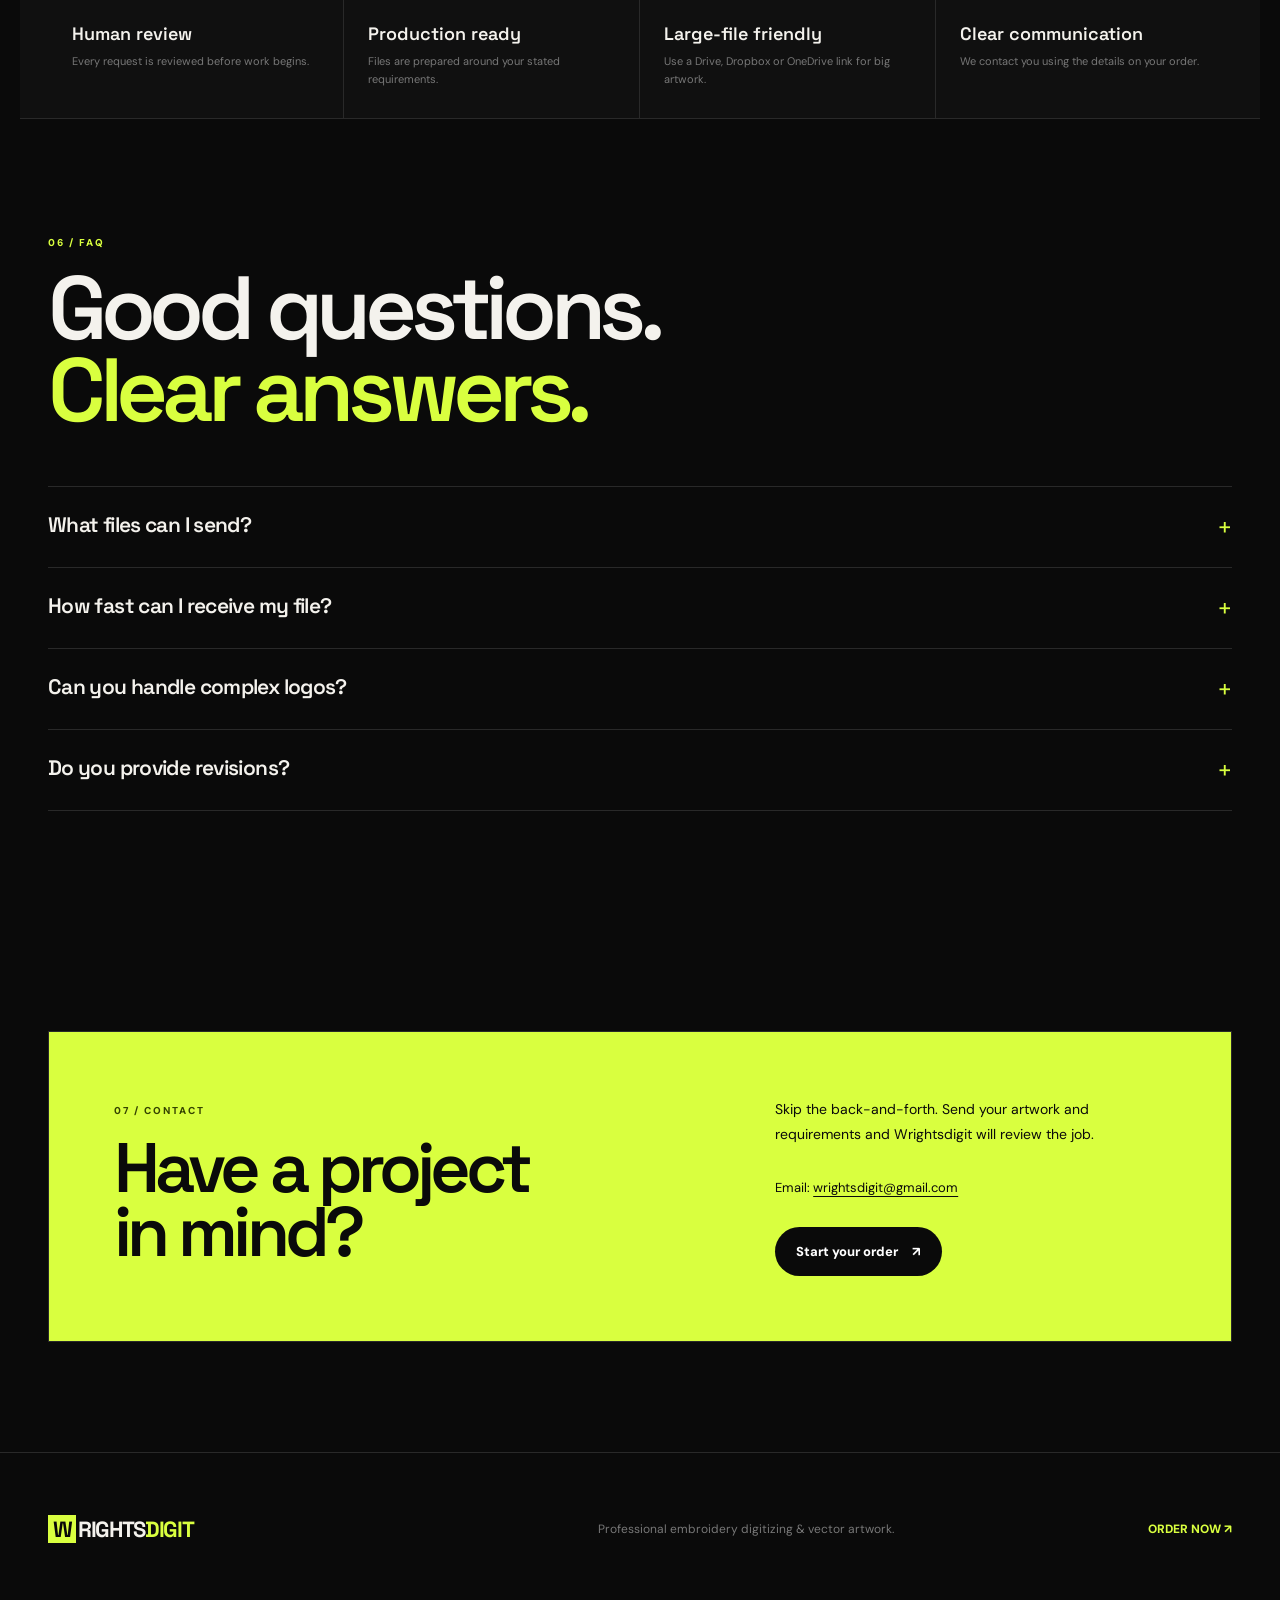
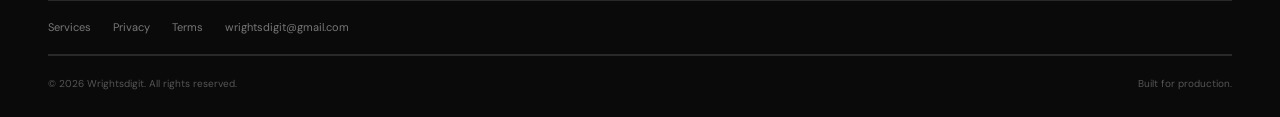
==== commit d819bcf4: "Update index.html" ====
--- a/index.html
+++ b/index.html
@@ -103,10 +103,42 @@
     <section class="portfolio section" id="portfolio">
       <div class="section-head reveal"><div><span class="eyebrow">03 / PORTFOLIO</span><h2>A few things<br><em>we make.</em></h2></div><a class="text-link" href="#order">Have a similar project? →</a></div>
       <div class="portfolio-grid">
-        <article class="work work-a reveal"><div class="work-visual"><span class="sample-stitch">WD</span></div><div><strong>Monogram Study</strong><small>EMBROIDERY / LEFT CHEST</small></div></article>
-        <article class="work work-b reveal"><div class="work-visual"><span class="sample-puff">3D</span></div><div><strong>Raised Lettering</strong><small>3D PUFF / CAP</small></div></article>
-        <article class="work work-c reveal"><div class="work-visual"><span class="sample-vector">VECTOR</span></div><div><strong>Clean Vector Mark</strong><small>VECTOR / BRAND ARTWORK</small></div></article>
-        <article class="work work-d reveal"><div class="work-visual"><span class="sample-patch">PATCH</span></div><div><strong>Patch Artwork</strong><small>PATCH / EMBROIDERY</small></div></article>
+        
+<article class="work work-a reveal">
+  <div class="work-visual">
+    <img src="images/sample-embroidery-logo.jpg"
+         alt="Embroidery logo sample">
+  </div>
+  <div><strong>Embroidery Logo</strong>
+    <small>EMBROIDERY DIGITIZING / APPAREL</small></div>
+</article>
+
+<article class="work work-b reveal">
+  <div class="work-visual">
+    <img src="images/sample-cap-embroidery.jpg"
+         alt="Cap embroidery sample">
+  </div>
+  <div><strong>Cap Embroidery</strong>
+    <small>CAP DIGITIZING / HEADWEAR</small></div>
+</article>
+
+<article class="work work-c reveal">
+  <div class="work-visual">
+    <img src="images/sample-vector-artwork.jpg"
+         alt="Vector artwork sample">
+  </div>
+  <div><strong>Vector Artwork</strong>
+    <small>VECTOR CONVERSION / BRANDING</small></div>
+</article>
+
+<article class="work work-d reveal">
+  <div class="work-visual">
+    <img src="images/sample-patch-digitizing.jpg"
+         alt="Patch digitizing sample">
+  </div>
+  <div><strong>Patch Digitizing</strong>
+    <small>PATCH ARTWORK / EMBROIDERY</small></div>
+</article>
       </div>
     </section>
 
@@ -260,4 +292,4 @@
     </div>
     <script src="script.js"></script>
 </body>
-</html>+</html>
--- a/style.css
+++ b/style.css
@@ -110,3 +110,16 @@
 .trust-item small{display:block;color:#777;font-size:11px;line-height:1.65}
 @media(max-width:900px){.trust-strip{grid-template-columns:1fr 1fr}.trust-item:nth-child(2){border-right:0}.trust-item:nth-child(-n+2){border-bottom:1px solid var(--line)}}
 @media(max-width:600px){.trust-strip{grid-template-columns:1fr}.trust-item{border-right:0!important;border-bottom:1px solid var(--line)}.trust-item:last-child{border-bottom:0}}
+
+
+/* Quote form modal: keep it hidden until a quote button is clicked. */
+.quote-modal{display:none;position:fixed;inset:0;z-index:1100;padding:30px;align-items:center;justify-content:center}
+.quote-modal.is-open{display:flex}
+.quote-modal-backdrop{position:absolute;inset:0;background:rgba(0,0,0,.84);backdrop-filter:blur(7px)}
+.quote-modal-dialog{position:relative;z-index:1;width:min(980px,100%);max-height:92vh;overflow:auto;background:#0e0e0e;border:1px solid #333;box-shadow:0 30px 100px rgba(0,0,0,.65);border-radius:5px}
+.quote-modal-content{padding:42px}
+.quote-modal-close{position:absolute;right:15px;top:12px;width:42px;height:42px;border:1px solid #333;background:#171717;color:#fff;font-size:28px;line-height:1;cursor:pointer;border-radius:50%;z-index:2}
+.quote-modal-close:hover{background:var(--accent);color:#0b0b0b;border-color:var(--accent)}
+.quote-modal .order-panel,.quote-modal .quote-selected{display:block}
+.quote-modal .order-form{background:#141414}
+@media(max-width:760px){.quote-modal{padding:12px}.quote-modal-dialog{max-height:95vh}.quote-modal-content{padding:34px 14px 18px}}
